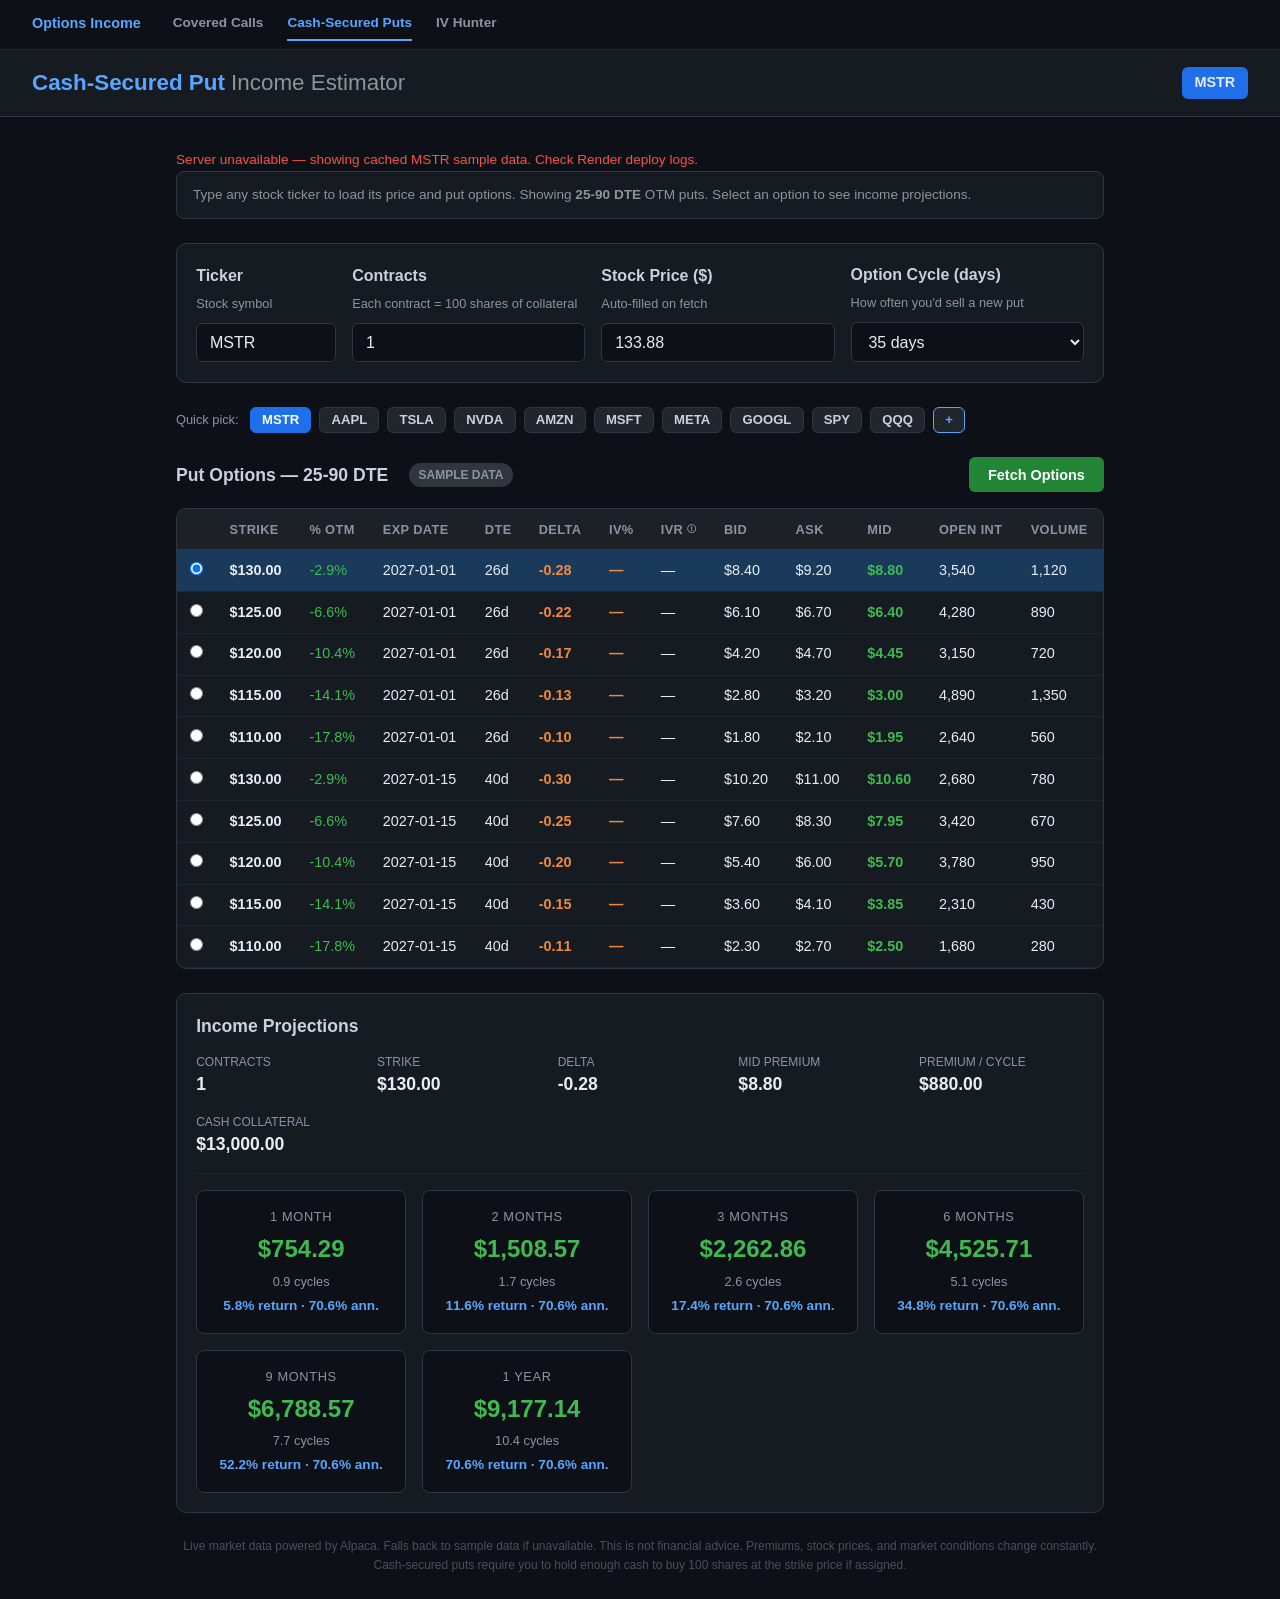
==== cash-secured-puts.html @ 7aa4ff49 "feat(MRP-45): add IVR tooltip to column headers in all three screeners Adds a CSS-only hover tooltip" ====
<!DOCTYPE html>
<html lang="en">
<head>
    <meta charset="UTF-8">
    <meta name="viewport" content="width=device-width, initial-scale=1.0">
    <title>Cash-Secured Puts — Options Income Tools</title>
    <style>
        *, *::before, *::after { box-sizing: border-box; margin: 0; padding: 0; }
        body {
            font-family: -apple-system, BlinkMacSystemFont, "Segoe UI", Roboto, Helvetica, Arial, sans-serif;
            background: #0d1117;
            color: #e6edf3;
            min-height: 100vh;
            line-height: 1.5;
        }
        nav.top-nav {
            background: #0d1117;
            border-bottom: 1px solid #21262d;
            padding: 0.5rem 2rem;
            display: flex;
            gap: 1.5rem;
            align-items: center;
        }
        nav.top-nav a {
            color: #8b949e;
            text-decoration: none;
            font-size: 0.85rem;
            font-weight: 600;
            padding: 0.3rem 0;
            border-bottom: 2px solid transparent;
            transition: color 0.15s, border-color 0.15s;
        }
        nav.top-nav a:hover { color: #e6edf3; }
        nav.top-nav a.active {
            color: #58a6ff;
            border-bottom-color: #58a6ff;
        }
        nav.top-nav .nav-home {
            color: #58a6ff;
            font-size: 0.9rem;
            margin-right: 0.5rem;
        }
        header {
            background: #161b22;
            border-bottom: 1px solid #30363d;
            padding: 1rem 2rem;
            display: flex;
            align-items: center;
            justify-content: space-between;
            flex-wrap: wrap;
            gap: 0.5rem;
        }
        header h1 {
            font-size: 1.4rem;
            color: #58a6ff;
        }
        header h1 span { color: #8b949e; font-weight: 400; }
        .stock-badge {
            background: #1f6feb;
            padding: 0.3rem 0.8rem;
            border-radius: 6px;
            font-weight: 600;
            font-size: 0.9rem;
        }
        .header-right {
            display: flex;
            align-items: center;
            gap: 0.6rem;
        }
        .container {
            max-width: 960px;
            margin: 0 auto;
            padding: 1.5rem 1rem;
        }
        .info-banner {
            background: #161b22;
            border: 1px solid #30363d;
            border-radius: 8px;
            padding: 0.8rem 1rem;
            margin-bottom: 1.5rem;
            font-size: 0.85rem;
            color: #8b949e;
        }
        .input-section {
            background: #161b22;
            border: 1px solid #30363d;
            border-radius: 10px;
            padding: 1.2rem;
            margin-bottom: 1.5rem;
        }
        .input-section label {
            display: block;
            font-weight: 600;
            margin-bottom: 0.4rem;
            color: #c9d1d9;
        }
        .input-section .hint {
            font-size: 0.8rem;
            color: #8b949e;
            margin-bottom: 0.6rem;
        }
        .input-row {
            display: flex;
            gap: 1rem;
            align-items: flex-end;
            flex-wrap: wrap;
        }
        .input-group { flex: 1; min-width: 180px; }
        input[type="text"], input[type="number"], select {
            width: 100%;
            padding: 0.6rem 0.8rem;
            background: #0d1117;
            border: 1px solid #30363d;
            border-radius: 6px;
            color: #e6edf3;
            font-size: 1rem;
        }
        input[type="text"]:focus, input[type="number"]:focus, select:focus {
            outline: none;
            border-color: #58a6ff;
        }
        h2 {
            font-size: 1.1rem;
            margin-bottom: 0.8rem;
            color: #c9d1d9;
        }
        .table-wrap {
            overflow-x: auto;
            background: #161b22;
            border: 1px solid #30363d;
            border-radius: 10px;
            margin-bottom: 1.5rem;
        }
        table {
            width: 100%;
            border-collapse: collapse;
            font-size: 0.9rem;
        }
        thead th {
            background: #1c2128;
            padding: 0.65rem 0.8rem;
            text-align: left;
            color: #8b949e;
            font-weight: 600;
            font-size: 0.8rem;
            text-transform: uppercase;
            letter-spacing: 0.03em;
            white-space: nowrap;
            border-bottom: 1px solid #30363d;
        }
        tbody tr {
            cursor: pointer;
            transition: background 0.15s;
        }
        tbody tr:hover { background: #1c2128; }
        tbody tr.selected { background: #1a3a5c; }
        tbody td {
            padding: 0.6rem 0.8rem;
            border-bottom: 1px solid #21262d;
            white-space: nowrap;
        }
        .delta-cell { color: #f0883e; font-weight: 600; }
        .iv-cell { color: #f0883e; font-weight: 600; }
        .premium-cell { color: #3fb950; font-weight: 600; }
        .strike-cell { font-weight: 600; }
        .projections {
            background: #161b22;
            border: 1px solid #30363d;
            border-radius: 10px;
            padding: 1.2rem;
            margin-bottom: 1.5rem;
        }
        .projections.hidden { display: none; }
        .proj-grid {
            display: grid;
            grid-template-columns: repeat(auto-fit, minmax(200px, 1fr));
            gap: 1rem;
            margin-top: 0.8rem;
        }
        .proj-card {
            background: #0d1117;
            border: 1px solid #30363d;
            border-radius: 8px;
            padding: 1rem;
            text-align: center;
        }
        .proj-card .period {
            font-size: 0.8rem;
            color: #8b949e;
            text-transform: uppercase;
            letter-spacing: 0.05em;
            margin-bottom: 0.3rem;
        }
        .proj-card .amount {
            font-size: 1.5rem;
            font-weight: 700;
            color: #3fb950;
        }
        .proj-card .detail {
            font-size: 0.8rem;
            color: #8b949e;
            margin-top: 0.3rem;
        }
        .proj-card .yield {
            margin-top: 0.3rem;
            font-size: 0.85rem;
            color: #58a6ff;
            font-weight: 600;
        }
        .summary-row {
            display: flex;
            flex-wrap: wrap;
            gap: 1rem;
            margin-bottom: 1rem;
            padding-bottom: 1rem;
            border-bottom: 1px solid #21262d;
        }
        .summary-item {
            flex: 1;
            min-width: 140px;
        }
        .summary-item .label {
            font-size: 0.75rem;
            color: #8b949e;
            text-transform: uppercase;
        }
        .summary-item .value {
            font-size: 1.1rem;
            font-weight: 600;
            color: #e6edf3;
        }
        .disclaimer {
            font-size: 0.75rem;
            color: #484f58;
            margin-top: 1.5rem;
            text-align: center;
            line-height: 1.6;
        }
        .btn {
            padding: 0.6rem 1.2rem;
            border: none;
            border-radius: 6px;
            font-size: 0.9rem;
            font-weight: 600;
            cursor: pointer;
            transition: background 0.15s;
        }
        .btn-primary {
            background: #238636;
            color: #fff;
        }
        .btn-primary:hover { background: #2ea043; }
        .btn-primary:disabled {
            background: #21262d;
            color: #484f58;
            cursor: not-allowed;
        }
        .status-msg {
            font-size: 0.85rem;
            margin-top: 0.6rem;
        }
        .status-msg.success { color: #3fb950; }
        .status-msg.error { color: #f85149; }
        .status-msg.loading { color: #58a6ff; }
        .data-source-badge {
            display: inline-block;
            font-size: 0.75rem;
            padding: 0.2rem 0.6rem;
            border-radius: 12px;
            font-weight: 600;
            margin-left: 0.5rem;
            vertical-align: middle;
        }
        .badge-live {
            background: #238636;
            color: #fff;
        }
        .badge-sample {
            background: #30363d;
            color: #8b949e;
        }
        .badge-loading {
            background: #1f6feb;
            color: #fff;
            animation: pulse 1.5s ease-in-out infinite;
        }
        @keyframes pulse {
            0%, 100% { opacity: 1; }
            50% { opacity: 0.5; }
        }
        .quick-tickers {
            display: flex;
            gap: 0.5rem;
            flex-wrap: wrap;
            margin-bottom: 1.5rem;
        }
        .quick-tickers span {
            font-size: 0.8rem;
            color: #8b949e;
            align-self: center;
            margin-right: 0.2rem;
        }
        .ticker-btn {
            padding: 0.3rem 0.7rem;
            background: #21262d;
            border: 1px solid #30363d;
            border-radius: 6px;
            color: #c9d1d9;
            font-size: 0.82rem;
            font-weight: 600;
            cursor: pointer;
            transition: background 0.15s, border-color 0.15s;
        }
        .ticker-btn:hover {
            background: #30363d;
            border-color: #58a6ff;
            color: #58a6ff;
        }
        .ticker-btn.active {
            background: #1f6feb;
            border-color: #1f6feb;
            color: #fff;
        }
        .fetch-bar {
            display: flex;
            gap: 0.8rem;
            align-items: center;
            margin-bottom: 1rem;
            flex-wrap: wrap;
        }
        @media (max-width: 600px) {
            header { padding: 0.8rem 1rem; }
            .proj-grid { grid-template-columns: 1fr 1fr; }
            nav.top-nav { padding: 0.5rem 1rem; gap: 1rem; }
        }
        .col-tip { position: relative; display: inline-flex; align-items: center; gap: 4px; }
        .col-tip .tip-icon { font-size: 0.7em; color: #8b949e; cursor: help; user-select: none; }
        .col-tip .tip-body {
            display: none;
            position: absolute;
            bottom: calc(100% + 6px);
            left: 50%;
            transform: translateX(-50%);
            background: #161b22;
            border: 1px solid #30363d;
            color: #c9d1d9;
            font-size: 0.78rem;
            font-weight: 400;
            line-height: 1.5;
            white-space: pre-line;
            padding: 8px 10px;
            border-radius: 6px;
            width: 260px;
            z-index: 100;
            pointer-events: none;
            box-shadow: 0 4px 12px rgba(0,0,0,0.5);
        }
        .col-tip:hover .tip-body { display: block; }
    </style>
</head>
<body>
    <nav class="top-nav">
        <a href="/" class="nav-home">Options Income</a>
        <a href="/covered-calls">Covered Calls</a>
        <a href="/cash-secured-puts" class="active">Cash-Secured Puts</a>
        <a href="/iv-hunter">IV Hunter</a>
    </nav>
    <header>
        <h1>Cash-Secured Put <span>Income Estimator</span></h1>
        <div class="header-right">
            <div class="stock-badge" id="headerBadge">MSTR</div>
        </div>
    </header>

    <div class="container">
        <div class="status-msg" id="loginStatus"></div>

        <div class="info-banner">
            Type any stock ticker to load its price and put options. Showing <strong>25-90 DTE</strong> OTM puts. Select an option to see income projections.
        </div>

        <div class="input-section">
            <div class="input-row">
                <div class="input-group" style="flex:0.6; min-width:120px;">
                    <label for="ticker">Ticker</label>
                    <div class="hint">Stock symbol</div>
                    <input type="text" id="ticker" value="MSTR" placeholder="e.g. AAPL" style="text-transform:uppercase;">
                </div>
                <div class="input-group">
                    <label for="contracts">Contracts</label>
                    <div class="hint">Each contract = 100 shares of collateral</div>
                    <input type="number" id="contracts" min="1" step="1" value="1" placeholder="e.g. 5">
                </div>
                <div class="input-group">
                    <label for="stockPrice">Stock Price ($)</label>
                    <div class="hint">Auto-filled on fetch</div>
                    <input type="number" id="stockPrice" min="1" step="0.01" value="133.88">
                </div>
                <div class="input-group">
                    <label for="cycleLength">Option Cycle (days)</label>
                    <div class="hint">How often you'd sell a new put</div>
                    <select id="cycleLength">
                        <option value="30">30 days</option>
                        <option value="35" selected>35 days</option>
                        <option value="40">40 days</option>
                        <option value="45">45 days</option>
                    </select>
                </div>
            </div>
        </div>

        <div class="quick-tickers" id="quickTickers">
            <span>Quick pick:</span>
            <button class="ticker-btn active" onclick="selectTicker('MSTR')">MSTR</button>
            <button class="ticker-btn" onclick="selectTicker('AAPL')">AAPL</button>
            <button class="ticker-btn" onclick="selectTicker('TSLA')">TSLA</button>
            <button class="ticker-btn" onclick="selectTicker('NVDA')">NVDA</button>
            <button class="ticker-btn" onclick="selectTicker('AMZN')">AMZN</button>
            <button class="ticker-btn" onclick="selectTicker('MSFT')">MSFT</button>
            <button class="ticker-btn" onclick="selectTicker('META')">META</button>
            <button class="ticker-btn" onclick="selectTicker('GOOGL')">GOOGL</button>
            <button class="ticker-btn" onclick="selectTicker('SPY')">SPY</button>
            <button class="ticker-btn" onclick="selectTicker('QQQ')">QQQ</button>
            <button class="ticker-btn" id="addTickerBtn" onclick="addCustomTicker()" style="color:#58a6ff; border-color:#58a6ff;">+</button>
        </div>

        <div class="fetch-bar">
            <h2 style="margin-bottom:0;" id="tableHeading">Put Options — 25-90 DTE</h2>
            <span class="data-source-badge badge-sample" id="dataBadge">SAMPLE DATA</span>
            <button class="btn btn-primary" id="fetchBtn" onclick="refreshData()" style="margin-left:auto;">Fetch Options</button>
        </div>
        <div class="table-wrap">
            <table id="optionTable">
                <thead>
                    <tr>
                        <th></th>
                        <th>Strike</th>
                        <th>% OTM</th>
                        <th>Exp Date</th>
                        <th>DTE</th>
                        <th>Delta</th>
                        <th>IV%</th>
                        <th><span class="col-tip">IVR<span class="tip-icon">ⓘ</span><span class="tip-body">IV Rank (IVR) — where current IV sits vs. its 52-week range.
• 0–20: IV historically low → options cheap
• 20–60: IV neutral
• 60–80: IV elevated → good for selling premium
• 80–100: IV historically high → best for selling premium</span></span></th>
                        <th>Bid</th>
                        <th>Ask</th>
                        <th>Mid</th>
                        <th>Open Int</th>
                        <th>Volume</th>
                    </tr>
                </thead>
                <tbody id="optionBody"></tbody>
            </table>
        </div>

        <div class="projections hidden" id="projections">
            <h2>Income Projections</h2>
            <div class="summary-row" id="summaryRow"></div>
            <div class="proj-grid" id="projGrid"></div>
        </div>

        <p class="disclaimer">
            Live market data powered by Alpaca. Falls back to sample data if unavailable.
            This is not financial advice. Premiums, stock prices, and market conditions change constantly.
            Cash-secured puts require you to hold enough cash to buy 100 shares at the strike price if assigned.
        </p>
    </div>

    <script>
        // ── Sample fallback data per ticker (puts) ──
        const sampleDataByTicker = {
            MSTR: {
                price: 133.88,
                options: [
                    { strike: 130, exp: "2026-04-17", dte: 31, delta: -0.28, bid: 8.40, ask: 9.20, oi: 3540, vol: 1120 },
                    { strike: 125, exp: "2026-04-17", dte: 31, delta: -0.22, bid: 6.10, ask: 6.70, oi: 4280, vol: 890 },
                    { strike: 120, exp: "2026-04-17", dte: 31, delta: -0.17, bid: 4.20, ask: 4.70, oi: 3150, vol: 720 },
                    { strike: 115, exp: "2026-04-17", dte: 31, delta: -0.13, bid: 2.80, ask: 3.20, oi: 4890, vol: 1350 },
                    { strike: 110, exp: "2026-04-17", dte: 31, delta: -0.10, bid: 1.80, ask: 2.10, oi: 2640, vol: 560 },
                    { strike: 130, exp: "2026-03-27", dte: 38, delta: -0.30, bid: 10.20, ask: 11.00, oi: 2680, vol: 780 },
                    { strike: 125, exp: "2026-03-27", dte: 38, delta: -0.25, bid: 7.60, ask: 8.30, oi: 3420, vol: 670 },
                    { strike: 120, exp: "2026-03-27", dte: 38, delta: -0.20, bid: 5.40, ask: 6.00, oi: 3780, vol: 950 },
                    { strike: 115, exp: "2026-03-27", dte: 38, delta: -0.15, bid: 3.60, ask: 4.10, oi: 2310, vol: 430 },
                    { strike: 110, exp: "2026-03-27", dte: 38, delta: -0.11, bid: 2.30, ask: 2.70, oi: 1680, vol: 280 },
                ],
            },
            TSLA: {
                price: 417.44,
                options: [
                    { strike: 400, exp: "2026-04-17", dte: 31, delta: -0.28, bid: 14.20, ask: 15.00, oi: 11200, vol: 4350 },
                    { strike: 390, exp: "2026-04-17", dte: 31, delta: -0.22, bid: 10.50, ask: 11.20, oi: 8940, vol: 3280 },
                    { strike: 380, exp: "2026-04-17", dte: 31, delta: -0.17, bid: 7.40, ask: 8.00, oi: 13800, vol: 4720 },
                    { strike: 370, exp: "2026-04-17", dte: 31, delta: -0.13, bid: 5.10, ask: 5.60, oi: 8050, vol: 2580 },
                    { strike: 360, exp: "2026-04-17", dte: 31, delta: -0.10, bid: 3.40, ask: 3.80, oi: 10120, vol: 2870 },
                    { strike: 400, exp: "2026-03-27", dte: 38, delta: -0.30, bid: 17.00, ask: 17.80, oi: 8070, vol: 3080 },
                    { strike: 380, exp: "2026-03-27", dte: 38, delta: -0.20, bid: 9.80, ask: 10.50, oi: 10390, vol: 3710 },
                    { strike: 370, exp: "2026-03-27", dte: 38, delta: -0.15, bid: 6.80, ask: 7.40, oi: 6140, vol: 1930 },
                    { strike: 360, exp: "2026-03-27", dte: 38, delta: -0.11, bid: 4.50, ask: 5.00, oi: 8430, vol: 2410 },
                ],
            },
            AAPL: {
                price: 255.78,
                options: [
                    { strike: 250, exp: "2026-04-17", dte: 31, delta: -0.28, bid: 3.80, ask: 4.10, oi: 17200, vol: 6120 },
                    { strike: 245, exp: "2026-04-17", dte: 31, delta: -0.22, bid: 2.60, ask: 2.85, oi: 13000, vol: 4430 },
                    { strike: 240, exp: "2026-04-17", dte: 31, delta: -0.17, bid: 1.70, ask: 1.90, oi: 20400, vol: 6470 },
                    { strike: 235, exp: "2026-04-17", dte: 31, delta: -0.13, bid: 1.10, ask: 1.30, oi: 10600, vol: 2910 },
                    { strike: 230, exp: "2026-04-17", dte: 31, delta: -0.10, bid: 0.68, ask: 0.84, oi: 14400, vol: 4130 },
                    { strike: 250, exp: "2026-03-27", dte: 38, delta: -0.30, bid: 4.80, ask: 5.10, oi: 12200, vol: 4410 },
                    { strike: 245, exp: "2026-03-27", dte: 38, delta: -0.24, bid: 3.40, ask: 3.65, oi: 9300, vol: 3210 },
                    { strike: 240, exp: "2026-03-27", dte: 38, delta: -0.19, bid: 2.35, ask: 2.55, oi: 16000, vol: 5100 },
                    { strike: 235, exp: "2026-03-27", dte: 38, delta: -0.14, bid: 1.55, ask: 1.75, oi: 8100, vol: 2240 },
                    { strike: 230, exp: "2026-03-27", dte: 38, delta: -0.10, bid: 1.00, ask: 1.20, oi: 11200, vol: 2880 },
                ],
            },
            SPY: { price: 681.75, options: [] },
            NVDA: { price: 182.78, options: [] },
            AMZN: { price: 198.79, options: [] },
            QQQ: { price: 601.92, options: [] },
            GOOGL: { price: 185.92, options: [] },
            MSFT: { price: 412.53, options: [] },
            META: { price: 698.62, options: [] },
        };

        // Normalize all static sample dates to rolling Friday expiry offsets from today
        (function normalizeSampleDates() {
            function nextFriday(weeksOut) {
                const d = new Date();
                d.setDate(d.getDate() + ((5 - d.getDay() + 7) % 7 || 7) + (weeksOut - 1) * 7);
                return d.toISOString().split("T")[0];
            }
            const exp1 = nextFriday(4), exp2 = nextFriday(6);
            const dte1 = Math.round((new Date(exp1) - new Date()) / 86400000);
            const dte2 = Math.round((new Date(exp2) - new Date()) / 86400000);
            for (const ticker of Object.values(sampleDataByTicker)) {
                for (const opt of ticker.options) {
                    if (opt.dte <= 35) { opt.exp = exp1; opt.dte = dte1; }
                    else               { opt.exp = exp2; opt.dte = dte2; }
                }
            }
        })();

        // Generate sample put options for tickers that don't have hand-written data
        function generateSamplePuts(symbol, estimatedPrice) {
            const price = estimatedPrice || 100;
            const options = [];
            function nextFriday(weeksOut) {
                const d = new Date();
                d.setDate(d.getDate() + ((5 - d.getDay() + 7) % 7 || 7) + (weeksOut - 1) * 7);
                return d.toISOString().split("T")[0];
            }
            const exp1 = nextFriday(4), exp2 = nextFriday(6);
            const dte1 = Math.round((new Date(exp1) - new Date()) / 86400000);
            const dte2 = Math.round((new Date(exp2) - new Date()) / 86400000);
            const deltas = [-0.28, -0.22, -0.17, -0.13, -0.10];
            const iv = price > 500 ? 0.18 : price > 200 ? 0.25 : price > 100 ? 0.35 : 0.45;

            for (const [i, delta] of deltas.entries()) {
                const otmPct = 1 - (0.03 + i * 0.025) * (iv / 0.30);
                const strike = Math.round(price * otmPct / 5) * 5 || Math.floor(price * otmPct);
                const timeVal = price * iv * Math.sqrt(dte1 / 365) * Math.abs(delta) * 1.8;
                const bid = Math.max(0.05, Math.round(timeVal * 100) / 100);
                options.push({ strike, exp: exp1, dte: dte1, delta, bid, ask: +(bid * 1.08).toFixed(2), oi: Math.floor(2000 + Math.random() * 8000), vol: Math.floor(400 + Math.random() * 3000) });
            }
            for (const [i, delta] of [-0.30, -0.24, -0.19, -0.14, -0.10].entries()) {
                const otmPct = 1 - (0.03 + i * 0.03) * (iv / 0.30);
                const strike = Math.round(price * otmPct / 5) * 5 || Math.floor(price * otmPct);
                const timeVal = price * iv * Math.sqrt(dte2 / 365) * Math.abs(delta) * 1.8;
                const bid = Math.max(0.05, Math.round(timeVal * 100) / 100);
                options.push({ strike, exp: exp2, dte: dte2, delta, bid, ask: +(bid * 1.08).toFixed(2), oi: Math.floor(1500 + Math.random() * 6000), vol: Math.floor(300 + Math.random() * 2000) });
            }
            return options;
        }

        function getSampleData(symbol) {
            const upper = symbol.toUpperCase();
            const data = sampleDataByTicker[upper];
            if (data && data.options.length > 0) return data;
            // Generate sample puts for tickers without hand-written data
            const price = (data && data.price) || 100;
            return { price, options: generateSamplePuts(upper, price) };
        }

        // ── State ──
        const defaultSample = getSampleData("MSTR");
        let currentOptions = [...defaultSample.options];
        let selectedIndex = null;
        let isLiveData = false;
        let dataSource = "sample";
        let currentTicker = "MSTR";
        let currentIVR = null;

        // ── DOM refs ──
        const tickerInput = document.getElementById("ticker");
        const contractsInput = document.getElementById("contracts");
        const stockPriceInput = document.getElementById("stockPrice");
        const cycleLengthSelect = document.getElementById("cycleLength");
        const optionBody = document.getElementById("optionBody");
        const projectionsDiv = document.getElementById("projections");
        const summaryRow = document.getElementById("summaryRow");
        const projGrid = document.getElementById("projGrid");
        const loginStatus = document.getElementById("loginStatus");
        const fetchBtn = document.getElementById("fetchBtn");
        const dataBadge = document.getElementById("dataBadge");
        const headerBadge = document.getElementById("headerBadge");
        const tableHeading = document.getElementById("tableHeading");

        function formatCurrency(n) {
            return "$" + n.toLocaleString("en-US", { minimumFractionDigits: 2, maximumFractionDigits: 2 });
        }

        function setStatus(msg, type) {
            loginStatus.textContent = msg;
            loginStatus.className = "status-msg " + type;
        }

        function updateBadge() {
            if (isLiveData) {
                const label = dataSource === "alpaca" ? "LIVE — ALPACA" : "LIVE — YAHOO FINANCE";
                dataBadge.textContent = label;
                dataBadge.className = "data-source-badge badge-live";
            } else {
                dataBadge.textContent = "SAMPLE DATA";
                dataBadge.className = "data-source-badge badge-sample";
            }
        }

        // ── Black-Scholes Put Delta ──
        function erfApprox(x) {
            const a1 = 0.254829592, a2 = -0.284496736, a3 = 1.421413741;
            const a4 = -1.453152027, a5 = 1.061405429, p = 0.3275911;
            const sign = x < 0 ? -1 : 1;
            x = Math.abs(x);
            const t = 1.0 / (1.0 + p * x);
            const y = 1.0 - (((((a5 * t + a4) * t) + a3) * t + a2) * t + a1) * t * Math.exp(-x * x);
            return sign * y;
        }

        function normCDF(x) {
            return 0.5 * (1.0 + erfApprox(x / Math.sqrt(2.0)));
        }

        function bsPutDelta(S, K, T, r, sigma) {
            if (T <= 0 || sigma <= 0 || S <= 0 || K <= 0) return 0;
            const d1 = (Math.log(S / K) + (r + 0.5 * sigma * sigma) * T) / (sigma * Math.sqrt(T));
            return normCDF(d1) - 1; // put delta is N(d1) - 1
        }

        // ── Fetch helpers ──
        async function fetchJSON(url, timeoutMs) {
            const controller = new AbortController();
            const timer = setTimeout(() => controller.abort(), timeoutMs || 12000);
            try {
                const res = await fetch(url, { signal: controller.signal });
                clearTimeout(timer);
                if (!res.ok) throw new Error("HTTP " + res.status);
                return await res.json();
            } catch (e) {
                clearTimeout(timer);
                throw e;
            }
        }

        async function yahooFetch(symbol, dateParam) {
            const qs = dateParam ? "?date=" + dateParam : "";
            try {
                const backendPath = "/api/yahoo/options/" + symbol + qs;
                setStatus("Fetching " + symbol + " from server...", "loading");
                const data = await fetchJSON(backendPath, 90000);
                if (data && !data.error && data.optionChain) return data;
                if (data && data.error) {
                    console.warn("Backend error:", data.error);
                }
            } catch (e) {
                console.warn("Backend unavailable:", e.message);
            }
            return null;
        }

        // ── Main data fetch ──
        async function fetchFreeData() {
            const symbol = tickerInput.value.trim().toUpperCase();
            if (!symbol) {
                setStatus("Enter a ticker symbol.", "error");
                return;
            }

            fetchBtn.disabled = true;
            fetchBtn.textContent = "Loading...";
            dataBadge.textContent = "LOADING...";
            dataBadge.className = "data-source-badge badge-loading";

            try {
                const data = await yahooFetch(symbol);
                if (!data || !data.optionChain || !data.optionChain.result || !data.optionChain.result[0]) {
                    throw new Error("No data returned for " + symbol);
                }

                const result = data.optionChain.result[0];
                const stockPrice = result.quote && result.quote.regularMarketPrice;
                if (!stockPrice) throw new Error("No stock price returned for " + symbol);

                dataSource = data.source || "yfinance";
                currentIVR = data.ivRank != null ? data.ivRank : null;
                const chainWarning = data.warning || null;

                stockPriceInput.value = stockPrice.toFixed(2);
                headerBadge.textContent = symbol;

                const nowSec = Date.now() / 1000;
                const allOptions = [];

                // Process puts from ALL option chains returned by backend
                if (result.options && result.options.length > 0) {
                    for (const optChain of result.options) {
                        if (optChain.puts && optChain.puts.length > 0) {
                            processPuts(optChain.puts, stockPrice, nowSec, allOptions);
                        }
                    }
                }
                console.log("Source: " + dataSource + ", processed " + (result.options ? result.options.length : 0) + " option chains, " + allOptions.length + " valid puts");

                if (allOptions.length > 0) {
                    allOptions.sort((a, b) => a.exp.localeCompare(b.exp) || b.strike - a.strike);
                    currentOptions = allOptions;
                    currentTicker = symbol;
                    isLiveData = true;
                    selectedIndex = 0;
                    updateBadge();
                    renderTable();
                    updateProjections();
                    const srcLabel = dataSource === "alpaca" ? "Alpaca" : "Yahoo Finance";
                    if (chainWarning) {
                        setStatus("Loaded " + allOptions.length + " " + symbol + " put options from " + srcLabel + ". ⚠ " + chainWarning, "error");
                    } else {
                        setStatus("Loaded " + allOptions.length + " " + symbol + " put options from " + srcLabel + ".", "success");
                    }
                } else {
                    currentOptions = generateSamplePuts(symbol, stockPrice);
                    currentTicker = symbol;
                    isLiveData = false;
                    selectedIndex = 0;
                    dataBadge.textContent = "LIVE PRICE — SAMPLE OPTIONS";
                    dataBadge.className = "data-source-badge badge-live";
                    renderTable();
                    updateProjections();
                    setStatus("Live price $" + stockPrice.toFixed(2) + " for " + symbol + ". Options generated from estimates (no OTM puts found).", "success");
                }
            } catch (e) {
                const sample = getSampleData(symbol);
                const hasRealSample = !!(sampleDataByTicker[symbol] && sampleDataByTicker[symbol].options.length > 0);
                currentOptions = [...sample.options];
                currentTicker = symbol;
                currentIVR = null;
                stockPriceInput.value = sample.price.toFixed(2);
                headerBadge.textContent = symbol;
                isLiveData = false;
                selectedIndex = 0;
                updateBadge();
                renderTable();
                updateProjections();
                if (hasRealSample) {
                    setStatus("Server unavailable — showing cached " + symbol + " sample data. Check Render deploy logs.", "error");
                } else {
                    setStatus("Server unavailable — no cached data for " + symbol + ". Check Render deploy logs at render.com/dashboard.", "error");
                }
            }

            fetchBtn.disabled = false;
            fetchBtn.textContent = "Fetch Options";
        }

        function processPuts(puts, stockPrice, nowSec, optionsArr) {
            for (const p of puts) {
                const strike = p.strike;
                if (!strike || strike >= stockPrice) continue; // OTM puts only (strike below price)

                const expTs = p.expiration;
                const dte = Math.round((expTs - nowSec) / 86400);
                if (dte < 25 || dte > 90) continue;

                // Use Alpaca delta if available, otherwise calculate via Black-Scholes
                let delta;
                if (p.delta !== undefined && p.delta !== 0) {
                    delta = p.delta;
                } else {
                    const iv = p.impliedVolatility || 0;
                    if (iv <= 0) continue;
                    const T = dte / 365;
                    delta = bsPutDelta(stockPrice, strike, T, 0.05, iv);
                }
                if (delta > -0.10) continue; // filter out very low delta puts (close to 0)

                const expDate = new Date(expTs * 1000);
                const y = expDate.getUTCFullYear();
                const m = String(expDate.getUTCMonth() + 1).padStart(2, "0");
                const d = String(expDate.getUTCDate()).padStart(2, "0");

                optionsArr.push({
                    strike: strike,
                    exp: y + "-" + m + "-" + d,
                    dte: dte,
                    delta: Math.round(delta * 100) / 100,
                    iv: p.impliedVolatility ? Math.round(p.impliedVolatility * 1000) / 10 : null,
                    bid: p.bid || 0,
                    ask: p.ask || 0,
                    oi: p.openInterest != null ? p.openInterest : null,
                    vol: p.volume || 0,
                });
            }
        }

        // ── Refresh button handler ──
        async function refreshData() {
            await fetchFreeData();
        }

        // ── Table Rendering ──
        function renderTable() {
            optionBody.innerHTML = "";
            const currentPrice = parseFloat(stockPriceInput.value) || 0;
            currentOptions.forEach((opt, i) => {
                const mid = (opt.bid + opt.ask) / 2;
                const row = document.createElement("tr");
                if (i === selectedIndex) row.classList.add("selected");

                // % OTM for puts: negative = below stock price (safety buffer), shown in green
                const pctOtm = currentPrice > 0 ? (opt.strike - currentPrice) / currentPrice * 100 : null;
                const otmStr = pctOtm != null
                    ? `<span style="color:#3fb950">${pctOtm.toFixed(1)}%</span>`
                    : "—";

                // IV% with threshold coloring
                let ivStr = "—";
                if (opt.iv != null) {
                    const ivColor = opt.iv >= 120 ? '#f85149' : opt.iv >= 80 ? '#e3b341' : '#f0883e';
                    ivStr = `<span style="color:${ivColor};font-weight:600">${opt.iv.toFixed(1)}%</span>`;
                }

                // IVR color coding: green <20, yellow 20-60, amber 60-80, red >80
                let ivrStr = "—";
                if (currentIVR != null) {
                    const ivrColor = currentIVR >= 80 ? '#f85149' : currentIVR >= 60 ? '#e3b341' : currentIVR >= 20 ? '#f0883e' : '#3fb950';
                    ivrStr = `<span style="color:${ivrColor};font-weight:700">${currentIVR.toFixed(0)}</span>`;
                }

                row.innerHTML = `
                    <td><input type="radio" name="optSel" ${i === selectedIndex ? "checked" : ""}></td>
                    <td class="strike-cell">${formatCurrency(opt.strike)}</td>
                    <td>${otmStr}</td>
                    <td>${opt.exp}</td>
                    <td>${opt.dte}d</td>
                    <td class="delta-cell">${opt.delta.toFixed(2)}</td>
                    <td class="iv-cell">${ivStr}</td>
                    <td>${ivrStr}</td>
                    <td>${formatCurrency(opt.bid)}</td>
                    <td>${formatCurrency(opt.ask)}</td>
                    <td class="premium-cell">${formatCurrency(mid)}</td>
                    <td>${opt.oi != null ? opt.oi.toLocaleString() : "N/A"}</td>
                    <td>${opt.vol.toLocaleString()}</td>
                `;
                row.addEventListener("click", () => selectOption(i));
                optionBody.appendChild(row);
            });
        }

        function selectOption(i) {
            selectedIndex = i;
            renderTable();
            updateProjections();
        }

        // ── Income Projections ──
        function updateProjections() {
            if (selectedIndex === null) {
                projectionsDiv.classList.add("hidden");
                return;
            }

            const contracts = parseInt(contractsInput.value) || 0;
            const stockPrice = parseFloat(stockPriceInput.value) || 0;
            const cycleDays = parseInt(cycleLengthSelect.value);
            const opt = currentOptions[selectedIndex];
            const mid = (opt.bid + opt.ask) / 2;

            if (contracts < 1 || stockPrice <= 0) {
                projectionsDiv.classList.add("hidden");
                return;
            }

            // Cash collateral = strike price * 100 shares * contracts
            const cashCollateral = opt.strike * 100 * contracts;
            const premiumPerCycle = mid * 100 * contracts;

            const periods = [
                { label: "1 Month", days: 30 },
                { label: "2 Months", days: 60 },
                { label: "3 Months", days: 90 },
                { label: "6 Months", days: 180 },
                { label: "9 Months", days: 270 },
                { label: "1 Year", days: 365 },
            ];

            summaryRow.innerHTML = `
                <div class="summary-item">
                    <div class="label">Contracts</div>
                    <div class="value">${contracts}</div>
                </div>
                <div class="summary-item">
                    <div class="label">Strike</div>
                    <div class="value">${formatCurrency(opt.strike)}</div>
                </div>
                <div class="summary-item">
                    <div class="label">Delta</div>
                    <div class="value">${opt.delta.toFixed(2)}</div>
                </div>
                <div class="summary-item">
                    <div class="label">Mid Premium</div>
                    <div class="value">${formatCurrency(mid)}</div>
                </div>
                <div class="summary-item">
                    <div class="label">Premium / Cycle</div>
                    <div class="value">${formatCurrency(premiumPerCycle)}</div>
                </div>
                <div class="summary-item">
                    <div class="label">Cash Collateral</div>
                    <div class="value">${formatCurrency(cashCollateral)}</div>
                </div>
            `;

            projGrid.innerHTML = "";
            periods.forEach(p => {
                const cycles = p.days / cycleDays;
                const totalIncome = premiumPerCycle * cycles;
                const annualizedYield = (totalIncome / cashCollateral) * (365 / p.days) * 100;
                const yieldForPeriod = (totalIncome / cashCollateral) * 100;

                const card = document.createElement("div");
                card.className = "proj-card";
                card.innerHTML = `
                    <div class="period">${p.label}</div>
                    <div class="amount">${formatCurrency(totalIncome)}</div>
                    <div class="detail">${cycles.toFixed(1)} cycles</div>
                    <div class="yield">${yieldForPeriod.toFixed(1)}% return · ${annualizedYield.toFixed(1)}% ann.</div>
                `;
                projGrid.appendChild(card);
            });

            projectionsDiv.classList.remove("hidden");
        }

        // ── Auto-fetch on ticker change (debounced) ──
        let tickerDebounce = null;

        tickerInput.addEventListener("input", () => {
            clearTimeout(tickerDebounce);
            const symbol = tickerInput.value.trim().toUpperCase();
            if (symbol.length < 1 || symbol.length > 5) return;
            document.querySelectorAll(".ticker-btn").forEach(btn => {
                btn.classList.toggle("active", btn.textContent === symbol);
            });
            tickerDebounce = setTimeout(() => {
                refreshData();
            }, 600);
        });

        // ── Quick ticker buttons ──
        function selectTicker(symbol) {
            tickerInput.value = symbol;
            document.querySelectorAll(".ticker-btn").forEach(btn => {
                btn.classList.toggle("active", btn.textContent === symbol);
            });
            clearTimeout(tickerDebounce);
            stockPriceInput.value = "";
            stockPriceInput.placeholder = "Loading...";
            refreshData();
        }

        function addCustomTicker() {
            const symbol = prompt("Enter ticker symbol:")?.trim().toUpperCase();
            if (!symbol || symbol.length > 5) return;
            const existing = document.querySelectorAll(".ticker-btn");
            for (const btn of existing) {
                if (btn.textContent === symbol) {
                    selectTicker(symbol);
                    return;
                }
            }
            const custom = JSON.parse(localStorage.getItem("customTickersPuts") || "[]");
            if (!custom.includes(symbol)) {
                custom.push(symbol);
                localStorage.setItem("customTickersPuts", JSON.stringify(custom));
            }
            const addBtn = document.getElementById("addTickerBtn");
            const btn = document.createElement("button");
            btn.className = "ticker-btn";
            btn.textContent = symbol;
            btn.onclick = () => selectTicker(symbol);
            btn.oncontextmenu = (e) => { e.preventDefault(); removeCustomTicker(symbol, btn); };
            addBtn.parentNode.insertBefore(btn, addBtn);
            selectTicker(symbol);
        }

        function removeCustomTicker(symbol, btn) {
            if (!confirm("Remove " + symbol + " from quick picks?")) return;
            btn.remove();
            const custom = JSON.parse(localStorage.getItem("customTickersPuts") || "[]");
            localStorage.setItem("customTickersPuts", JSON.stringify(custom.filter(t => t !== symbol)));
        }

        // Restore custom tickers from localStorage on load
        (function loadCustomTickers() {
            const custom = JSON.parse(localStorage.getItem("customTickersPuts") || "[]");
            const addBtn = document.getElementById("addTickerBtn");
            custom.forEach(symbol => {
                const btn = document.createElement("button");
                btn.className = "ticker-btn";
                btn.textContent = symbol;
                btn.onclick = () => selectTicker(symbol);
                btn.oncontextmenu = (e) => { e.preventDefault(); removeCustomTicker(symbol, btn); };
                addBtn.parentNode.insertBefore(btn, addBtn);
            });
        })();

        // ── Event listeners ──
        contractsInput.addEventListener("input", updateProjections);
        stockPriceInput.addEventListener("input", updateProjections);
        cycleLengthSelect.addEventListener("change", updateProjections);
        tickerInput.addEventListener("keydown", e => { if (e.key === "Enter") { clearTimeout(tickerDebounce); refreshData(); } });

        // ── Check if coming from IV Hunter (URL param ?ticker= or localStorage) ──
        const urlTickerCSP = new URLSearchParams(window.location.search).get("ticker");
        const ivHunterTicker = urlTickerCSP ? urlTickerCSP.toUpperCase() : localStorage.getItem("ivHunterTicker");
        if (ivHunterTicker) {
            if (!urlTickerCSP) localStorage.removeItem("ivHunterTicker");
            tickerInput.value = ivHunterTicker;
            document.querySelectorAll(".ticker-btn").forEach(btn => {
                btn.classList.toggle("active", btn.textContent === ivHunterTicker);
            });
        }

        // ── Initial render ──
        stockPriceInput.value = defaultSample.price.toFixed(2);
        updateBadge();
        renderTable();
        updateProjections();
        fetchFreeData();
    </script>
</body>
</html>
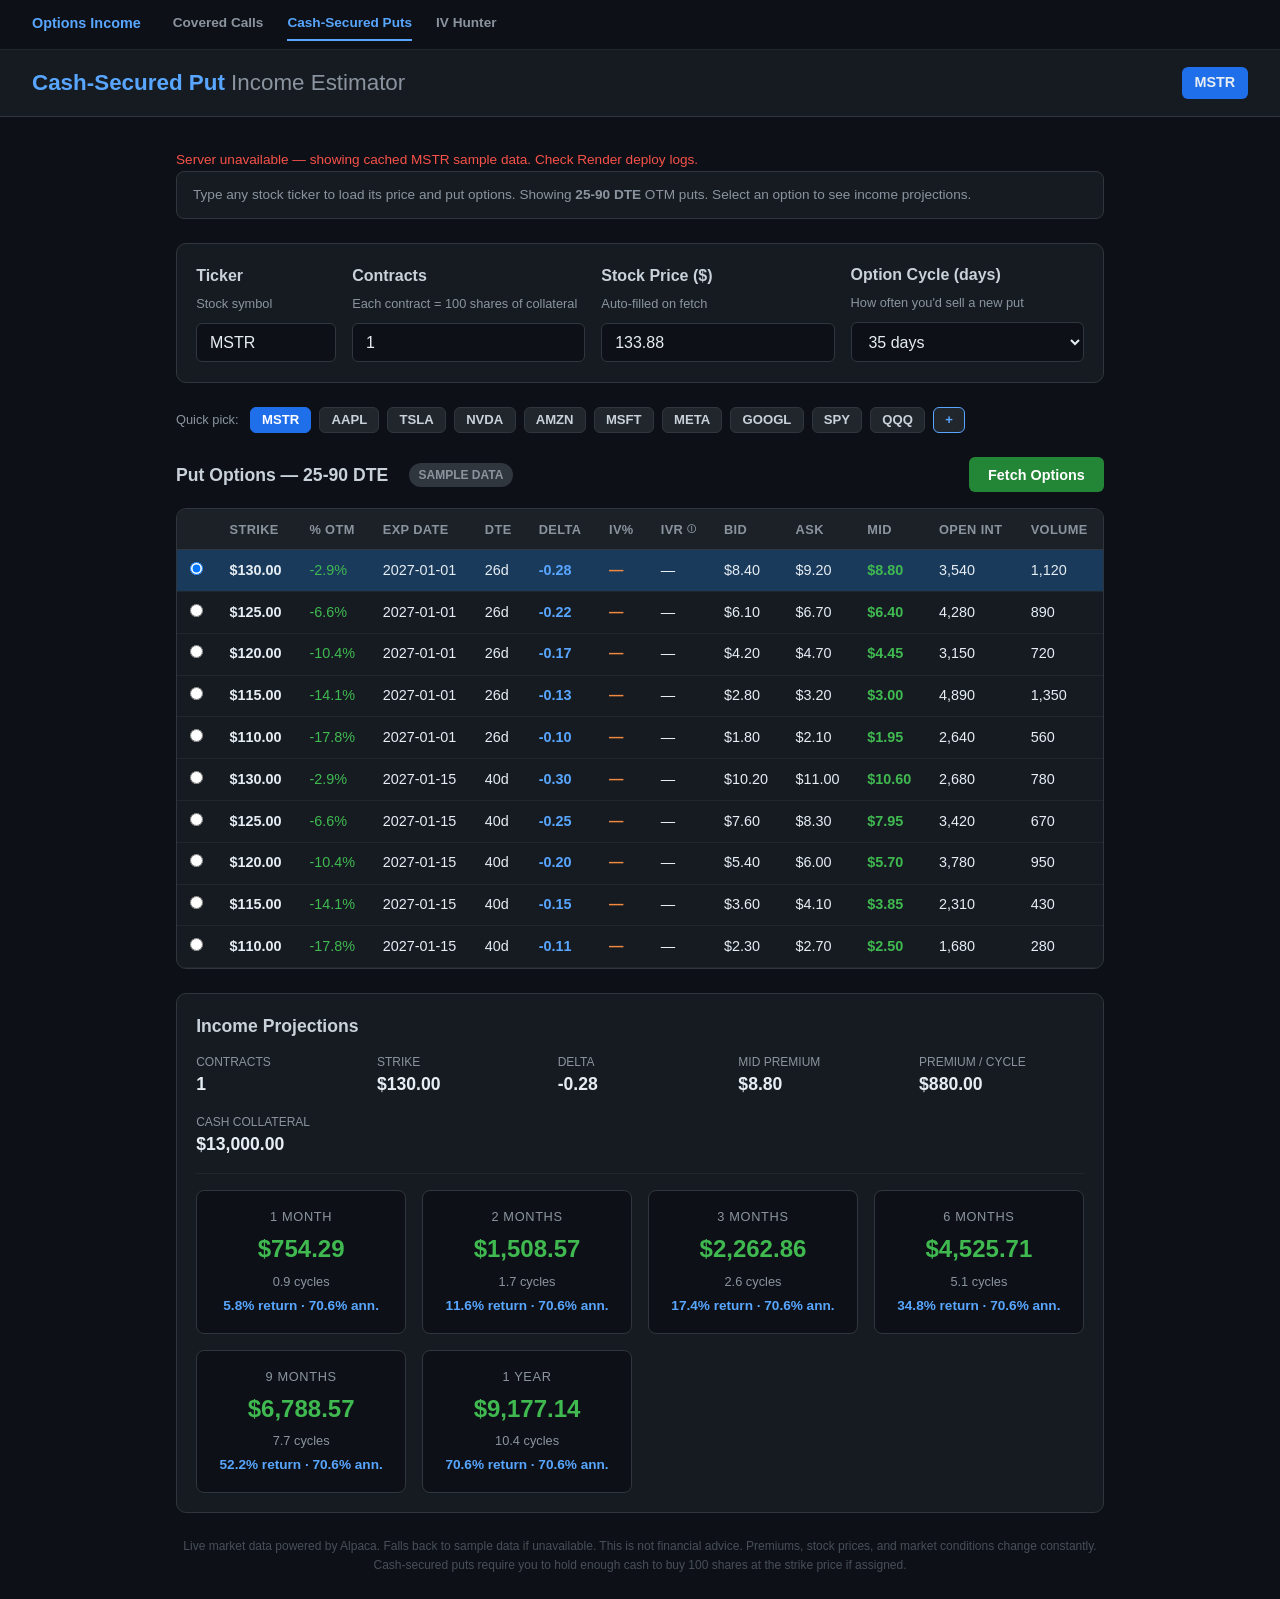
==== commit 5b1e7180: "fix(MRP-46/MRP-47/MRP-42): IVR cap 100, CSP delta blue, remove dead sort MRP-46: Clip IVR at 100 (wa" ====
--- a/cash-secured-puts.html
+++ b/cash-secured-puts.html
@@ -159,7 +159,7 @@
             border-bottom: 1px solid #21262d;
             white-space: nowrap;
         }
-        .delta-cell { color: #f0883e; font-weight: 600; }
+        .delta-cell { color: #58a6ff; font-weight: 600; }
         .iv-cell { color: #f0883e; font-weight: 600; }
         .premium-cell { color: #3fb950; font-weight: 600; }
         .strike-cell { font-weight: 600; }
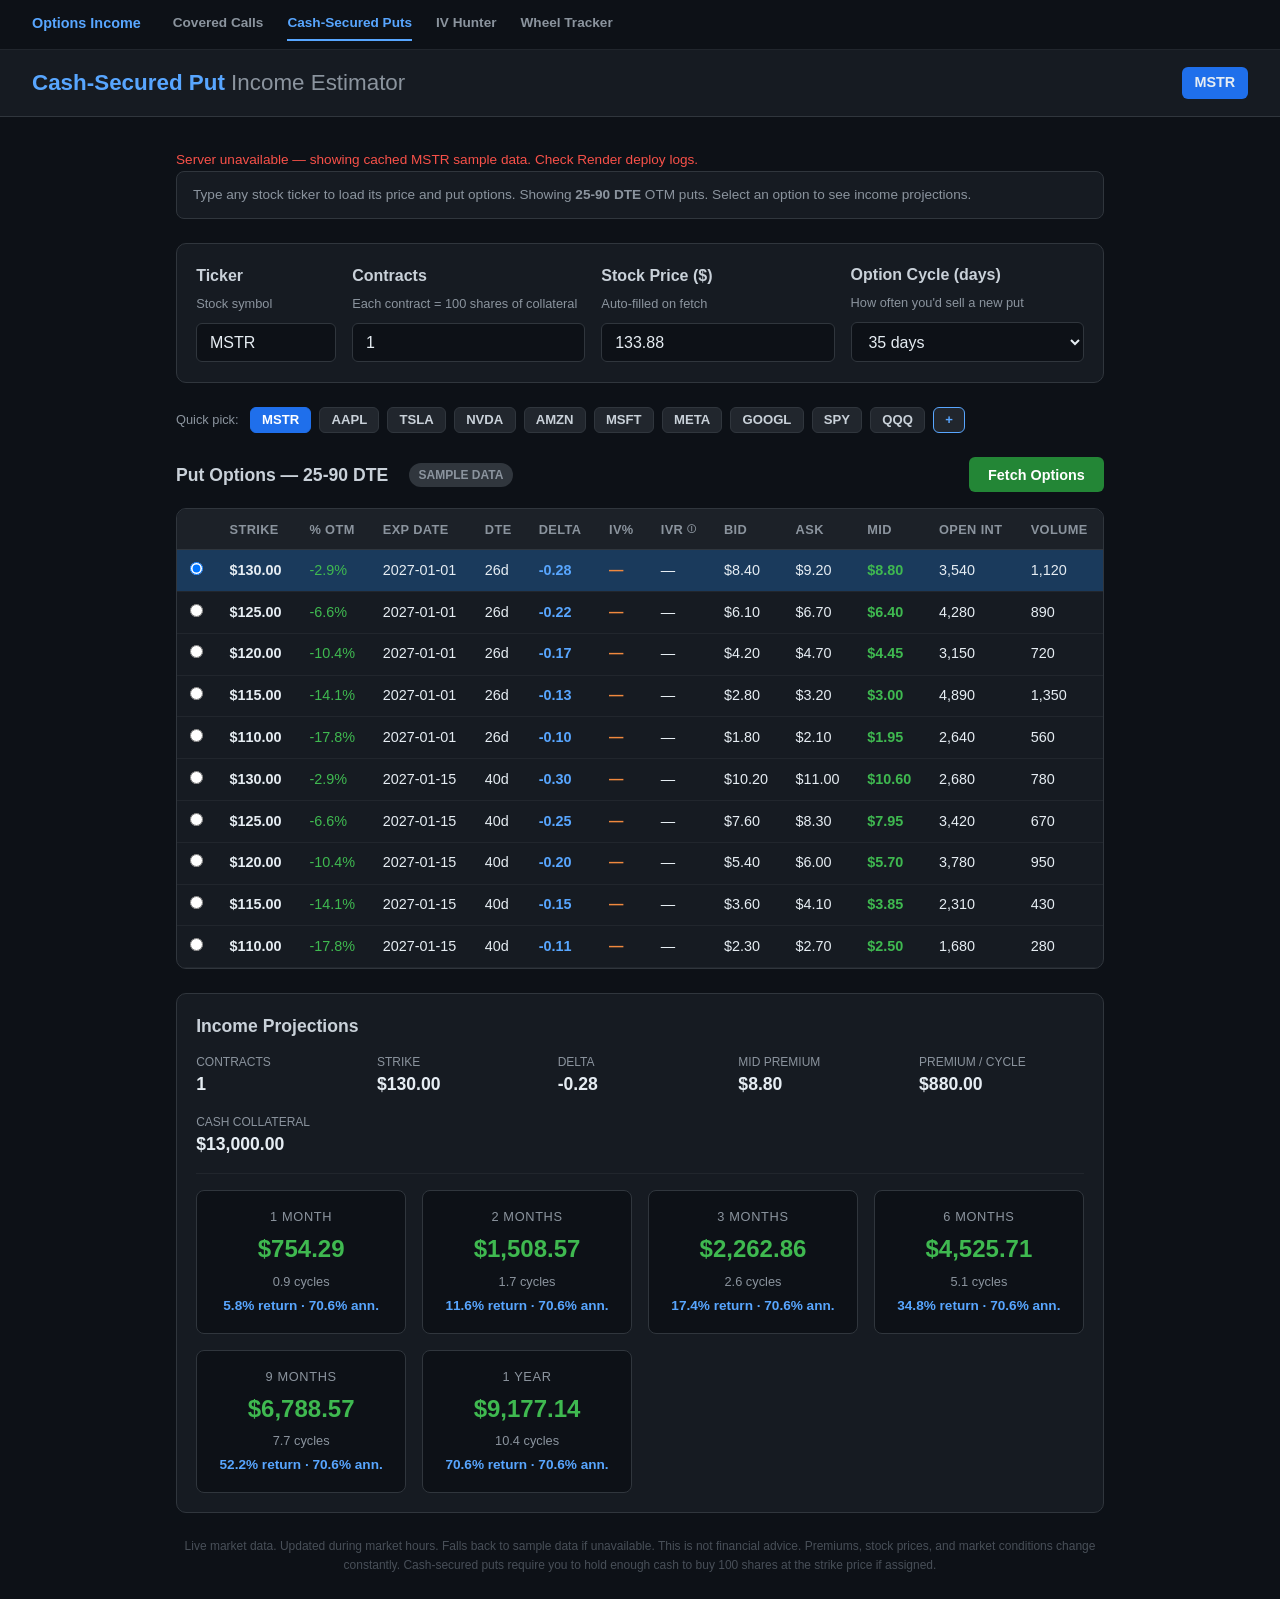
==== commit 4e29cf5f: "chore: update market data disclaimer" ====
--- a/cash-secured-puts.html
+++ b/cash-secured-puts.html
@@ -364,6 +364,7 @@
         <a href="/covered-calls">Covered Calls</a>
         <a href="/cash-secured-puts" class="active">Cash-Secured Puts</a>
         <a href="/iv-hunter">IV Hunter</a>
+        <a href="/wheel-tracker">Wheel Tracker</a>
     </nav>
     <header>
         <h1>Cash-Secured Put <span>Income Estimator</span></h1>
@@ -463,7 +464,7 @@
         </div>
 
         <p class="disclaimer">
-            Live market data powered by Alpaca. Falls back to sample data if unavailable.
+            Live market data. Updated during market hours. Falls back to sample data if unavailable.
             This is not financial advice. Premiums, stock prices, and market conditions change constantly.
             Cash-secured puts require you to hold enough cash to buy 100 shares at the strike price if assigned.
         </p>
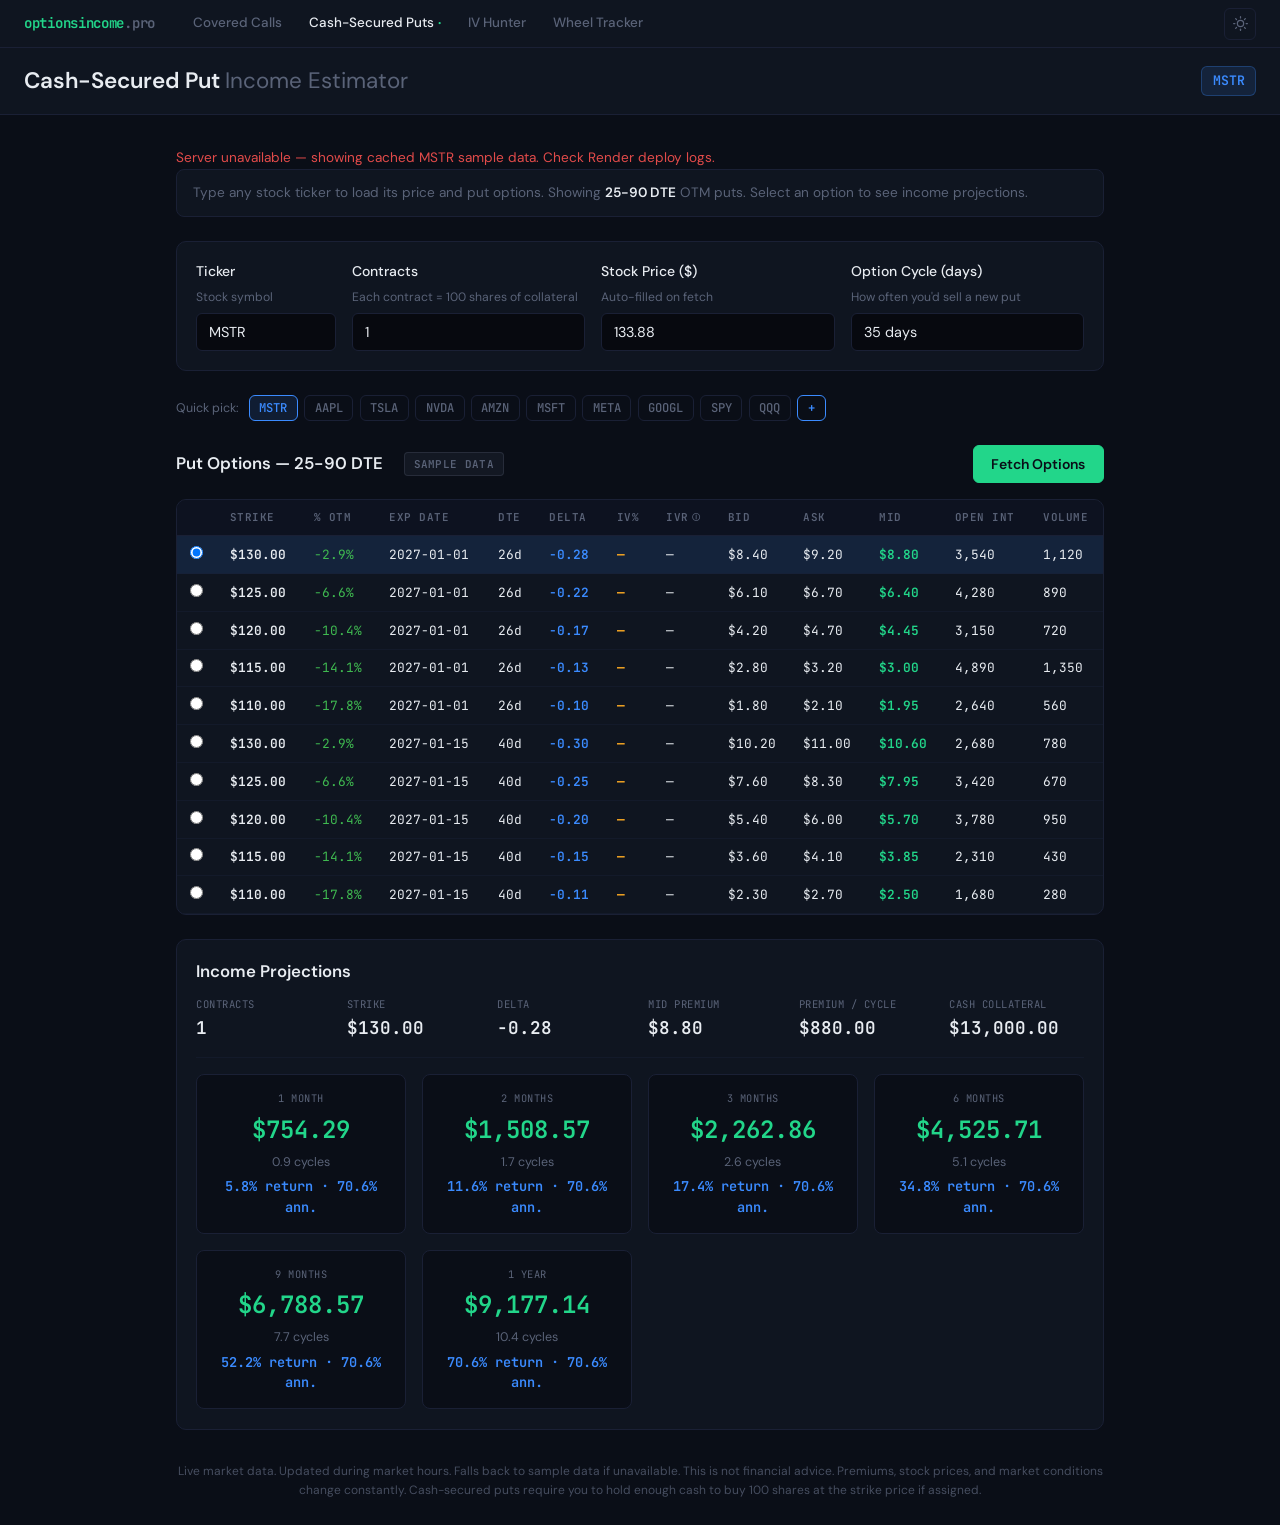
==== commit 13c89623: "feat: full design overhaul — terminal aesthetic with light/dark mode" ====
--- a/cash-secured-puts.html
+++ b/cash-secured-puts.html
@@ -4,367 +4,26 @@
     <meta charset="UTF-8">
     <meta name="viewport" content="width=device-width, initial-scale=1.0">
     <title>Cash-Secured Puts — Options Income Tools</title>
-    <style>
-        *, *::before, *::after { box-sizing: border-box; margin: 0; padding: 0; }
-        body {
-            font-family: -apple-system, BlinkMacSystemFont, "Segoe UI", Roboto, Helvetica, Arial, sans-serif;
-            background: #0d1117;
-            color: #e6edf3;
-            min-height: 100vh;
-            line-height: 1.5;
-        }
-        nav.top-nav {
-            background: #0d1117;
-            border-bottom: 1px solid #21262d;
-            padding: 0.5rem 2rem;
-            display: flex;
-            gap: 1.5rem;
-            align-items: center;
-        }
-        nav.top-nav a {
-            color: #8b949e;
-            text-decoration: none;
-            font-size: 0.85rem;
-            font-weight: 600;
-            padding: 0.3rem 0;
-            border-bottom: 2px solid transparent;
-            transition: color 0.15s, border-color 0.15s;
-        }
-        nav.top-nav a:hover { color: #e6edf3; }
-        nav.top-nav a.active {
-            color: #58a6ff;
-            border-bottom-color: #58a6ff;
-        }
-        nav.top-nav .nav-home {
-            color: #58a6ff;
-            font-size: 0.9rem;
-            margin-right: 0.5rem;
-        }
-        header {
-            background: #161b22;
-            border-bottom: 1px solid #30363d;
-            padding: 1rem 2rem;
-            display: flex;
-            align-items: center;
-            justify-content: space-between;
-            flex-wrap: wrap;
-            gap: 0.5rem;
-        }
-        header h1 {
-            font-size: 1.4rem;
-            color: #58a6ff;
-        }
-        header h1 span { color: #8b949e; font-weight: 400; }
-        .stock-badge {
-            background: #1f6feb;
-            padding: 0.3rem 0.8rem;
-            border-radius: 6px;
-            font-weight: 600;
-            font-size: 0.9rem;
-        }
-        .header-right {
-            display: flex;
-            align-items: center;
-            gap: 0.6rem;
-        }
-        .container {
-            max-width: 960px;
-            margin: 0 auto;
-            padding: 1.5rem 1rem;
-        }
-        .info-banner {
-            background: #161b22;
-            border: 1px solid #30363d;
-            border-radius: 8px;
-            padding: 0.8rem 1rem;
-            margin-bottom: 1.5rem;
-            font-size: 0.85rem;
-            color: #8b949e;
-        }
-        .input-section {
-            background: #161b22;
-            border: 1px solid #30363d;
-            border-radius: 10px;
-            padding: 1.2rem;
-            margin-bottom: 1.5rem;
-        }
-        .input-section label {
-            display: block;
-            font-weight: 600;
-            margin-bottom: 0.4rem;
-            color: #c9d1d9;
-        }
-        .input-section .hint {
-            font-size: 0.8rem;
-            color: #8b949e;
-            margin-bottom: 0.6rem;
-        }
-        .input-row {
-            display: flex;
-            gap: 1rem;
-            align-items: flex-end;
-            flex-wrap: wrap;
-        }
-        .input-group { flex: 1; min-width: 180px; }
-        input[type="text"], input[type="number"], select {
-            width: 100%;
-            padding: 0.6rem 0.8rem;
-            background: #0d1117;
-            border: 1px solid #30363d;
-            border-radius: 6px;
-            color: #e6edf3;
-            font-size: 1rem;
-        }
-        input[type="text"]:focus, input[type="number"]:focus, select:focus {
-            outline: none;
-            border-color: #58a6ff;
-        }
-        h2 {
-            font-size: 1.1rem;
-            margin-bottom: 0.8rem;
-            color: #c9d1d9;
-        }
-        .table-wrap {
-            overflow-x: auto;
-            background: #161b22;
-            border: 1px solid #30363d;
-            border-radius: 10px;
-            margin-bottom: 1.5rem;
-        }
-        table {
-            width: 100%;
-            border-collapse: collapse;
-            font-size: 0.9rem;
-        }
-        thead th {
-            background: #1c2128;
-            padding: 0.65rem 0.8rem;
-            text-align: left;
-            color: #8b949e;
-            font-weight: 600;
-            font-size: 0.8rem;
-            text-transform: uppercase;
-            letter-spacing: 0.03em;
-            white-space: nowrap;
-            border-bottom: 1px solid #30363d;
-        }
-        tbody tr {
-            cursor: pointer;
-            transition: background 0.15s;
-        }
-        tbody tr:hover { background: #1c2128; }
-        tbody tr.selected { background: #1a3a5c; }
-        tbody td {
-            padding: 0.6rem 0.8rem;
-            border-bottom: 1px solid #21262d;
-            white-space: nowrap;
-        }
-        .delta-cell { color: #58a6ff; font-weight: 600; }
-        .iv-cell { color: #f0883e; font-weight: 600; }
-        .premium-cell { color: #3fb950; font-weight: 600; }
-        .strike-cell { font-weight: 600; }
-        .projections {
-            background: #161b22;
-            border: 1px solid #30363d;
-            border-radius: 10px;
-            padding: 1.2rem;
-            margin-bottom: 1.5rem;
-        }
-        .projections.hidden { display: none; }
-        .proj-grid {
-            display: grid;
-            grid-template-columns: repeat(auto-fit, minmax(200px, 1fr));
-            gap: 1rem;
-            margin-top: 0.8rem;
-        }
-        .proj-card {
-            background: #0d1117;
-            border: 1px solid #30363d;
-            border-radius: 8px;
-            padding: 1rem;
-            text-align: center;
-        }
-        .proj-card .period {
-            font-size: 0.8rem;
-            color: #8b949e;
-            text-transform: uppercase;
-            letter-spacing: 0.05em;
-            margin-bottom: 0.3rem;
-        }
-        .proj-card .amount {
-            font-size: 1.5rem;
-            font-weight: 700;
-            color: #3fb950;
-        }
-        .proj-card .detail {
-            font-size: 0.8rem;
-            color: #8b949e;
-            margin-top: 0.3rem;
-        }
-        .proj-card .yield {
-            margin-top: 0.3rem;
-            font-size: 0.85rem;
-            color: #58a6ff;
-            font-weight: 600;
-        }
-        .summary-row {
-            display: flex;
-            flex-wrap: wrap;
-            gap: 1rem;
-            margin-bottom: 1rem;
-            padding-bottom: 1rem;
-            border-bottom: 1px solid #21262d;
-        }
-        .summary-item {
-            flex: 1;
-            min-width: 140px;
-        }
-        .summary-item .label {
-            font-size: 0.75rem;
-            color: #8b949e;
-            text-transform: uppercase;
-        }
-        .summary-item .value {
-            font-size: 1.1rem;
-            font-weight: 600;
-            color: #e6edf3;
-        }
-        .disclaimer {
-            font-size: 0.75rem;
-            color: #484f58;
-            margin-top: 1.5rem;
-            text-align: center;
-            line-height: 1.6;
-        }
-        .btn {
-            padding: 0.6rem 1.2rem;
-            border: none;
-            border-radius: 6px;
-            font-size: 0.9rem;
-            font-weight: 600;
-            cursor: pointer;
-            transition: background 0.15s;
-        }
-        .btn-primary {
-            background: #238636;
-            color: #fff;
-        }
-        .btn-primary:hover { background: #2ea043; }
-        .btn-primary:disabled {
-            background: #21262d;
-            color: #484f58;
-            cursor: not-allowed;
-        }
-        .status-msg {
-            font-size: 0.85rem;
-            margin-top: 0.6rem;
-        }
-        .status-msg.success { color: #3fb950; }
-        .status-msg.error { color: #f85149; }
-        .status-msg.loading { color: #58a6ff; }
-        .data-source-badge {
-            display: inline-block;
-            font-size: 0.75rem;
-            padding: 0.2rem 0.6rem;
-            border-radius: 12px;
-            font-weight: 600;
-            margin-left: 0.5rem;
-            vertical-align: middle;
-        }
-        .badge-live {
-            background: #238636;
-            color: #fff;
-        }
-        .badge-sample {
-            background: #30363d;
-            color: #8b949e;
-        }
-        .badge-loading {
-            background: #1f6feb;
-            color: #fff;
-            animation: pulse 1.5s ease-in-out infinite;
-        }
-        @keyframes pulse {
-            0%, 100% { opacity: 1; }
-            50% { opacity: 0.5; }
-        }
-        .quick-tickers {
-            display: flex;
-            gap: 0.5rem;
-            flex-wrap: wrap;
-            margin-bottom: 1.5rem;
-        }
-        .quick-tickers span {
-            font-size: 0.8rem;
-            color: #8b949e;
-            align-self: center;
-            margin-right: 0.2rem;
-        }
-        .ticker-btn {
-            padding: 0.3rem 0.7rem;
-            background: #21262d;
-            border: 1px solid #30363d;
-            border-radius: 6px;
-            color: #c9d1d9;
-            font-size: 0.82rem;
-            font-weight: 600;
-            cursor: pointer;
-            transition: background 0.15s, border-color 0.15s;
-        }
-        .ticker-btn:hover {
-            background: #30363d;
-            border-color: #58a6ff;
-            color: #58a6ff;
-        }
-        .ticker-btn.active {
-            background: #1f6feb;
-            border-color: #1f6feb;
-            color: #fff;
-        }
-        .fetch-bar {
-            display: flex;
-            gap: 0.8rem;
-            align-items: center;
-            margin-bottom: 1rem;
-            flex-wrap: wrap;
-        }
-        @media (max-width: 600px) {
-            header { padding: 0.8rem 1rem; }
-            .proj-grid { grid-template-columns: 1fr 1fr; }
-            nav.top-nav { padding: 0.5rem 1rem; gap: 1rem; }
-        }
-        .col-tip { position: relative; display: inline-flex; align-items: center; gap: 4px; }
-        .col-tip .tip-icon { font-size: 0.7em; color: #8b949e; cursor: help; user-select: none; }
-        .col-tip .tip-body {
-            display: none;
-            position: absolute;
-            bottom: calc(100% + 6px);
-            left: 50%;
-            transform: translateX(-50%);
-            background: #161b22;
-            border: 1px solid #30363d;
-            color: #c9d1d9;
-            font-size: 0.78rem;
-            font-weight: 400;
-            line-height: 1.5;
-            white-space: pre-line;
-            padding: 8px 10px;
-            border-radius: 6px;
-            width: 260px;
-            z-index: 100;
-            pointer-events: none;
-            box-shadow: 0 4px 12px rgba(0,0,0,0.5);
-        }
-        .col-tip:hover .tip-body { display: block; }
-    </style>
+    <script>(function(){ document.documentElement.setAttribute('data-theme', localStorage.getItem('theme') || 'dark'); })();
+    function toggleTheme() { var t = document.documentElement.getAttribute('data-theme') === 'light' ? 'dark' : 'light'; document.documentElement.setAttribute('data-theme', t); localStorage.setItem('theme', t); }</script>
+    <link rel="preconnect" href="https://fonts.googleapis.com">
+    <link rel="preconnect" href="https://fonts.gstatic.com" crossorigin>
+    <link href="https://fonts.googleapis.com/css2?family=JetBrains+Mono:wght@400;500;600&family=DM+Sans:wght@400;500;600&display=swap" rel="stylesheet">
+    <link rel="stylesheet" href="/static/style.css">
 </head>
 <body>
     <nav class="top-nav">
-        <a href="/" class="nav-home">Options Income</a>
-        <a href="/covered-calls">Covered Calls</a>
-        <a href="/cash-secured-puts" class="active">Cash-Secured Puts</a>
-        <a href="/iv-hunter">IV Hunter</a>
-        <a href="/wheel-tracker">Wheel Tracker</a>
+        <a href="/" class="nav-brand"><span class="brand-name">optionsincome</span><span class="brand-dot">.pro</span></a>
+        <div class="nav-links">
+            <a href="/covered-calls">Covered Calls</a>
+            <a href="/cash-secured-puts" class="active">Cash-Secured Puts</a>
+            <a href="/iv-hunter">IV Hunter</a>
+            <a href="/wheel-tracker">Wheel Tracker</a>
+        </div>
+        <button class="theme-toggle" onclick="toggleTheme()" aria-label="Toggle theme">
+            <svg class="icon-sun" xmlns="http://www.w3.org/2000/svg" width="15" height="15" viewBox="0 0 24 24" fill="none" stroke="currentColor" stroke-width="2" stroke-linecap="round" stroke-linejoin="round"><circle cx="12" cy="12" r="5"/><line x1="12" y1="1" x2="12" y2="3"/><line x1="12" y1="21" x2="12" y2="23"/><line x1="4.22" y1="4.22" x2="5.64" y2="5.64"/><line x1="18.36" y1="18.36" x2="19.78" y2="19.78"/><line x1="1" y1="12" x2="3" y2="12"/><line x1="21" y1="12" x2="23" y2="12"/><line x1="4.22" y1="19.78" x2="5.64" y2="18.36"/><line x1="18.36" y1="5.64" x2="19.78" y2="4.22"/></svg>
+            <svg class="icon-moon" xmlns="http://www.w3.org/2000/svg" width="15" height="15" viewBox="0 0 24 24" fill="none" stroke="currentColor" stroke-width="2" stroke-linecap="round" stroke-linejoin="round"><path d="M21 12.79A9 9 0 1 1 11.21 3 7 7 0 0 0 21 12.79z"/></svg>
+        </button>
     </nav>
     <header>
         <h1>Cash-Secured Put <span>Income Estimator</span></h1>
@@ -422,7 +81,7 @@
             <button class="ticker-btn" onclick="selectTicker('GOOGL')">GOOGL</button>
             <button class="ticker-btn" onclick="selectTicker('SPY')">SPY</button>
             <button class="ticker-btn" onclick="selectTicker('QQQ')">QQQ</button>
-            <button class="ticker-btn" id="addTickerBtn" onclick="addCustomTicker()" style="color:#58a6ff; border-color:#58a6ff;">+</button>
+            <button class="ticker-btn" id="addTickerBtn" onclick="addCustomTicker()" style="color:#3b8bff; border-color:#3b8bff;">+</button>
         </div>
 
         <div class="fetch-bar">
--- a/static/style.css
+++ b/static/style.css
@@ -0,0 +1,1019 @@
+/* ─────────────────────────────────────────────
+   Design Tokens — CSS Custom Properties
+───────────────────────────────────────────── */
+:root {
+  --bg-page:    #0a0e17;
+  --bg-card:    #0f1520;
+  --bg-input:   #07090f;
+  --bg-thead:   #0d1220;
+  --border:     #1a2035;
+  --border-sub: rgba(26, 32, 53, 0.45);
+
+  --text-primary:   #e8ecf1;
+  --text-secondary: #5a6378;
+
+  --accent-green: #22d68a;
+  --accent-red:   #e24b4a;
+  --accent-amber: #f5a623;
+  --accent-blue:  #3b8bff;
+
+  --accent-green-dim:    rgba(34, 214, 138, 0.12);
+  --accent-green-border: rgba(34, 214, 138, 0.28);
+  --accent-red-dim:      rgba(226, 75, 74, 0.12);
+  --accent-red-border:   rgba(226, 75, 74, 0.28);
+  --accent-amber-dim:    rgba(245, 166, 35, 0.12);
+  --accent-amber-border: rgba(245, 166, 35, 0.28);
+  --accent-blue-dim:     rgba(59, 139, 255, 0.12);
+  --accent-blue-border:  rgba(59, 139, 255, 0.28);
+  --muted-dim:    rgba(90, 99, 120, 0.12);
+  --muted-border: rgba(90, 99, 120, 0.28);
+
+  --font-mono: 'JetBrains Mono', 'Courier New', monospace;
+  --font-sans: 'DM Sans', -apple-system, BlinkMacSystemFont, 'Segoe UI', sans-serif;
+
+  --radius-sm: 6px;
+  --radius-md: 8px;
+  --radius-lg: 10px;
+  --radius-xl: 12px;
+}
+
+[data-theme="light"] {
+  --bg-page:    #f7f8fa;
+  --bg-card:    #ffffff;
+  --bg-input:   #f0f1f4;
+  --bg-thead:   #f2f3f6;
+  --border:     #e2e5eb;
+  --border-sub: rgba(226, 229, 235, 0.6);
+
+  --text-primary:   #1a1d24;
+  --text-secondary: #9199a8;
+
+  --accent-green: #0d9e6a;
+  --accent-red:   #d43d3d;
+  --accent-amber: #c4850a;
+  --accent-blue:  #2d6fd4;
+
+  --accent-green-dim:    rgba(13, 158, 106, 0.1);
+  --accent-green-border: rgba(13, 158, 106, 0.3);
+  --accent-red-dim:      rgba(212, 61, 61, 0.1);
+  --accent-red-border:   rgba(212, 61, 61, 0.3);
+  --accent-amber-dim:    rgba(196, 133, 10, 0.1);
+  --accent-amber-border: rgba(196, 133, 10, 0.3);
+  --accent-blue-dim:     rgba(45, 111, 212, 0.1);
+  --accent-blue-border:  rgba(45, 111, 212, 0.3);
+  --muted-dim:    rgba(145, 153, 168, 0.12);
+  --muted-border: rgba(145, 153, 168, 0.3);
+}
+
+/* ── Reset ── */
+*, *::before, *::after { box-sizing: border-box; margin: 0; padding: 0; }
+
+/* ── Base ── */
+html { font-size: 16px; }
+
+body {
+  font-family: var(--font-sans);
+  background: var(--bg-page);
+  color: var(--text-primary);
+  min-height: 100vh;
+  line-height: 1.5;
+}
+
+h1, h2, h3 {
+  font-family: var(--font-sans);
+  font-weight: 600;
+  color: var(--text-primary);
+}
+
+h2 {
+  font-size: 1.05rem;
+  margin-bottom: 0.8rem;
+}
+
+/* ── Navigation ── */
+nav.top-nav {
+  background: var(--bg-card);
+  border-bottom: 1px solid var(--border);
+  padding: 0 1.5rem;
+  display: flex;
+  align-items: center;
+  height: 48px;
+  gap: 0;
+  position: sticky;
+  top: 0;
+  z-index: 100;
+}
+
+/* Brand */
+.nav-brand {
+  font-family: var(--font-mono);
+  font-weight: 600;
+  font-size: 0.88rem;
+  text-decoration: none;
+  display: flex;
+  align-items: center;
+  flex-shrink: 0;
+  margin-right: 1.5rem;
+  letter-spacing: -0.3px;
+}
+.brand-name { color: var(--accent-green); }
+.brand-dot  { color: var(--text-secondary); }
+
+/* Nav links */
+.nav-links {
+  display: flex;
+  align-items: center;
+  flex: 1;
+}
+.nav-links a {
+  color: var(--text-secondary);
+  text-decoration: none;
+  font-family: var(--font-sans);
+  font-size: 0.84rem;
+  font-weight: 500;
+  padding: 0 0.85rem;
+  height: 48px;
+  display: inline-flex;
+  align-items: center;
+  gap: 4px;
+  transition: color 0.15s;
+  white-space: nowrap;
+}
+.nav-links a:hover { color: var(--text-primary); }
+.nav-links a.active { color: var(--text-primary); }
+.nav-links a.active::after {
+  content: '•';
+  color: var(--accent-green);
+  font-size: 0.55rem;
+  line-height: 1;
+}
+
+/* Theme toggle */
+.theme-toggle {
+  background: transparent;
+  border: 1px solid var(--border);
+  border-radius: var(--radius-sm);
+  color: var(--text-secondary);
+  cursor: pointer;
+  display: flex;
+  align-items: center;
+  justify-content: center;
+  width: 32px;
+  height: 32px;
+  padding: 0;
+  flex-shrink: 0;
+  margin-left: auto;
+  transition: color 0.15s, border-color 0.15s;
+}
+.theme-toggle:hover {
+  color: var(--text-primary);
+  border-color: var(--text-secondary);
+}
+/* Show sun in dark mode (click to go light), moon in light mode (click to go dark) */
+.icon-sun  { display: block; }
+.icon-moon { display: none; }
+[data-theme="light"] .icon-sun  { display: none; }
+[data-theme="light"] .icon-moon { display: block; }
+
+/* ── Header ── */
+header {
+  background: var(--bg-card);
+  border-bottom: 1px solid var(--border);
+  padding: 1rem 1.5rem;
+  display: flex;
+  align-items: center;
+  justify-content: space-between;
+  flex-wrap: wrap;
+  gap: 0.5rem;
+}
+header.header-home {
+  flex-direction: column;
+  align-items: center;
+  text-align: center;
+  padding: 2.5rem 1.5rem;
+}
+header h1 {
+  font-size: 1.4rem;
+  color: var(--text-primary);
+}
+header h1 span { color: var(--text-secondary); font-weight: 400; }
+header.header-home h1 { font-size: 1.75rem; }
+header.header-home p {
+  color: var(--text-secondary);
+  font-size: 0.95rem;
+  margin-top: 0.4rem;
+}
+.header-right {
+  display: flex;
+  align-items: center;
+  gap: 0.6rem;
+}
+.stock-badge {
+  font-family: var(--font-mono);
+  font-weight: 600;
+  font-size: 0.82rem;
+  padding: 0.25rem 0.65rem;
+  background: var(--accent-blue-dim);
+  border: 1px solid var(--accent-blue-border);
+  color: var(--accent-blue);
+  border-radius: var(--radius-sm);
+}
+
+/* ── Container ── */
+.container {
+  max-width: 960px;
+  margin: 0 auto;
+  padding: 1.5rem 1rem;
+}
+.container.wide { max-width: 1060px; }
+
+/* ── Info Banner ── */
+.info-banner {
+  background: var(--bg-card);
+  border: 1px solid var(--border);
+  border-radius: var(--radius-md);
+  padding: 0.8rem 1rem;
+  margin-bottom: 1.5rem;
+  font-size: 0.85rem;
+  color: var(--text-secondary);
+  line-height: 1.55;
+}
+.info-banner strong { color: var(--text-primary); font-weight: 600; }
+
+/* ── Input Section / Controls ── */
+.input-section, .controls {
+  background: var(--bg-card);
+  border: 1px solid var(--border);
+  border-radius: var(--radius-lg);
+  padding: 1.2rem;
+  margin-bottom: 1.5rem;
+}
+
+.input-section label,
+.controls label,
+.field label {
+  display: block;
+  font-weight: 500;
+  font-size: 0.875rem;
+  margin-bottom: 0.35rem;
+  color: var(--text-primary);
+}
+
+.input-section .hint,
+.controls .hint,
+.field .hint {
+  font-size: 0.76rem;
+  color: var(--text-secondary);
+  margin-bottom: 0.45rem;
+  margin-top: 0.2rem;
+}
+
+.input-row, .controls-row {
+  display: flex;
+  gap: 1rem;
+  align-items: flex-end;
+  flex-wrap: wrap;
+}
+.input-group { flex: 1; min-width: 180px; }
+.controls-row .input-group { min-width: 250px; }
+
+/* ── Form inputs ── */
+input[type="text"],
+input[type="number"],
+input[type="date"],
+select {
+  width: 100%;
+  padding: 0.55rem 0.75rem;
+  background: var(--bg-input);
+  border: 1px solid var(--border);
+  border-radius: var(--radius-sm);
+  color: var(--text-primary);
+  font-size: 0.9rem;
+  font-family: var(--font-sans);
+  transition: border-color 0.15s;
+  -webkit-appearance: none;
+  appearance: none;
+}
+input[type="text"]:focus,
+input[type="number"]:focus,
+input[type="date"]:focus,
+select:focus {
+  outline: none;
+  border-color: var(--accent-green);
+}
+select { background-image: none; }
+
+/* ── Buttons ── */
+.btn {
+  font-family: var(--font-sans);
+  padding: 0.55rem 1.1rem;
+  border: 1px solid transparent;
+  border-radius: var(--radius-sm);
+  font-size: 0.875rem;
+  font-weight: 600;
+  cursor: pointer;
+  transition: filter 0.15s, background 0.15s, color 0.15s, border-color 0.15s;
+  white-space: nowrap;
+  display: inline-flex;
+  align-items: center;
+  gap: 0.4rem;
+}
+.btn-primary {
+  background: var(--accent-green);
+  color: #0a0e17;
+  border-color: var(--accent-green);
+}
+.btn-primary:hover { filter: brightness(1.1); }
+.btn-primary:disabled {
+  background: var(--border);
+  color: var(--text-secondary);
+  border-color: var(--border);
+  cursor: not-allowed;
+  filter: none;
+}
+.btn-secondary {
+  background: transparent;
+  color: var(--text-primary);
+  border-color: var(--border);
+}
+.btn-secondary:hover {
+  border-color: var(--text-secondary);
+}
+.btn-secondary:disabled {
+  color: var(--text-secondary);
+  cursor: not-allowed;
+}
+.btn-danger {
+  background: var(--accent-red-dim);
+  color: var(--accent-red);
+  border-color: var(--accent-red-border);
+}
+.btn-danger:hover { filter: brightness(1.1); }
+.btn-sm { padding: 0.28rem 0.6rem; font-size: 0.76rem; }
+
+/* ── Status messages ── */
+.status-msg {
+  font-size: 0.85rem;
+  margin-top: 0.6rem;
+  min-height: 1.2em;
+}
+.status-msg.success { color: var(--accent-green); }
+.status-msg.error   { color: var(--accent-red); }
+.status-msg.loading { color: var(--accent-blue); }
+
+/* ── Fetch bar ── */
+.fetch-bar {
+  display: flex;
+  gap: 0.8rem;
+  align-items: center;
+  margin-bottom: 1rem;
+  flex-wrap: wrap;
+}
+
+/* ── Quick tickers ── */
+.quick-tickers {
+  display: flex;
+  gap: 0.4rem;
+  flex-wrap: wrap;
+  margin-bottom: 1.5rem;
+}
+.quick-tickers > span {
+  font-size: 0.78rem;
+  color: var(--text-secondary);
+  align-self: center;
+  margin-right: 0.2rem;
+}
+.ticker-btn {
+  font-family: var(--font-mono);
+  font-size: 0.76rem;
+  font-weight: 500;
+  padding: 0.25rem 0.6rem;
+  background: transparent;
+  border: 1px solid var(--border);
+  border-radius: var(--radius-sm);
+  color: var(--text-secondary);
+  cursor: pointer;
+  transition: all 0.12s;
+}
+.ticker-btn:hover {
+  border-color: var(--accent-green);
+  color: var(--accent-green);
+  background: var(--accent-green-dim);
+}
+.ticker-btn.active {
+  background: var(--accent-blue-dim);
+  border-color: var(--accent-blue);
+  color: var(--accent-blue);
+}
+
+/* ── Tables ── */
+.table-wrap {
+  overflow-x: auto;
+  background: var(--bg-card);
+  border: 1px solid var(--border);
+  border-radius: var(--radius-lg);
+  margin-bottom: 1.5rem;
+}
+table {
+  width: 100%;
+  border-collapse: collapse;
+  font-size: 0.875rem;
+}
+thead th {
+  background: var(--bg-thead);
+  padding: 0.6rem 0.8rem;
+  text-align: left;
+  color: var(--text-secondary);
+  font-family: var(--font-mono);
+  font-weight: 600;
+  font-size: 0.68rem;
+  text-transform: uppercase;
+  letter-spacing: 0.5px;
+  white-space: nowrap;
+  border-bottom: 1px solid var(--border);
+  cursor: pointer;
+  user-select: none;
+}
+thead th:hover { color: var(--text-primary); }
+thead th.sorted { color: var(--accent-blue); }
+tbody tr {
+  cursor: pointer;
+  transition: background 0.1s;
+}
+tbody tr:hover { background: rgba(255, 255, 255, 0.025); }
+[data-theme="light"] tbody tr:hover { background: rgba(0, 0, 0, 0.03); }
+tbody tr.selected { background: var(--accent-blue-dim); }
+tbody td {
+  font-family: var(--font-mono);
+  font-size: 0.8rem;
+  padding: 0.55rem 0.8rem;
+  border-bottom: 1px solid var(--border-sub);
+  white-space: nowrap;
+  color: var(--text-primary);
+}
+
+/* Table cell colors */
+.delta-cell   { color: var(--accent-blue);  font-weight: 600; }
+.iv-cell      { color: var(--accent-amber); font-weight: 700; }
+.premium-cell { color: var(--accent-green); font-weight: 600; }
+.yield-cell   { color: var(--accent-green); font-weight: 600; }
+.strike-cell  { font-weight: 600; }
+.ticker-cell  {
+  font-family: var(--font-mono);
+  font-weight: 700;
+  color: var(--accent-blue);
+}
+.ticker-cell a { color: var(--accent-blue); text-decoration: none; }
+.ticker-cell a:hover { text-decoration: underline; }
+.rank-cell {
+  color: var(--text-secondary);
+  font-weight: 600;
+  text-align: center;
+}
+.iv-bar {
+  display: inline-block;
+  height: 5px;
+  border-radius: 3px;
+  background: var(--accent-amber);
+  margin-left: 0.5rem;
+  vertical-align: middle;
+  opacity: 0.7;
+}
+
+/* ── Badges ── */
+.badge,
+.data-source-badge {
+  display: inline-block;
+  font-family: var(--font-mono);
+  font-size: 0.68rem;
+  font-weight: 600;
+  padding: 0.18rem 0.55rem;
+  border-radius: 4px;
+  letter-spacing: 0.3px;
+  border: 1px solid transparent;
+  vertical-align: middle;
+}
+.data-source-badge { margin-left: 0.5rem; }
+
+.badge-live {
+  background: var(--accent-green-dim);
+  color: var(--accent-green);
+  border-color: var(--accent-green-border);
+}
+.badge-sample,
+.badge-soon {
+  background: var(--muted-dim);
+  color: var(--text-secondary);
+  border-color: var(--muted-border);
+}
+.badge-loading {
+  background: var(--accent-blue-dim);
+  color: var(--accent-blue);
+  border-color: var(--accent-blue-border);
+  animation: pulse 1.5s ease-in-out infinite;
+}
+@keyframes pulse {
+  0%, 100% { opacity: 1; }
+  50%       { opacity: 0.45; }
+}
+
+/* ── Summary row (options pages) ── */
+.summary-row {
+  display: flex;
+  flex-wrap: wrap;
+  gap: 1rem;
+  margin-bottom: 1rem;
+  padding-bottom: 1rem;
+  border-bottom: 1px solid var(--border-sub);
+}
+.summary-item {
+  flex: 1;
+  min-width: 130px;
+}
+.summary-item .label {
+  font-family: var(--font-mono);
+  font-size: 0.66rem;
+  color: var(--text-secondary);
+  text-transform: uppercase;
+  letter-spacing: 0.5px;
+}
+.summary-item .value {
+  font-family: var(--font-mono);
+  font-size: 1.1rem;
+  font-weight: 600;
+  color: var(--text-primary);
+  margin-top: 0.12rem;
+}
+
+/* ── Summary bar (wheel tracker) ── */
+.summary-bar {
+  background: var(--bg-card);
+  border: 1px solid var(--border);
+  border-radius: var(--radius-lg);
+  padding: 1rem 1.2rem;
+  margin-bottom: 1.5rem;
+  display: flex;
+  flex-wrap: wrap;
+  gap: 1.5rem;
+}
+.summary-bar .summary-item .label {
+  font-family: var(--font-mono);
+  font-size: 0.66rem;
+  color: var(--text-secondary);
+  text-transform: uppercase;
+  letter-spacing: 0.5px;
+}
+.summary-bar .summary-item .value {
+  font-family: var(--font-mono);
+  font-size: 1.1rem;
+  font-weight: 700;
+  color: var(--text-primary);
+  margin-top: 0.12rem;
+}
+.summary-bar .summary-item .value.green { color: var(--accent-green); }
+.summary-bar .summary-item .value.blue  { color: var(--accent-blue); }
+
+/* ── Projection cards ── */
+.projections {
+  background: var(--bg-card);
+  border: 1px solid var(--border);
+  border-radius: var(--radius-lg);
+  padding: 1.2rem;
+  margin-bottom: 1.5rem;
+}
+.projections.hidden { display: none; }
+.proj-grid {
+  display: grid;
+  grid-template-columns: repeat(auto-fit, minmax(200px, 1fr));
+  gap: 1rem;
+  margin-top: 0.8rem;
+}
+.proj-card {
+  background: var(--bg-page);
+  border: 1px solid var(--border);
+  border-radius: var(--radius-md);
+  padding: 1rem;
+  text-align: center;
+}
+.proj-card .period {
+  font-family: var(--font-mono);
+  font-size: 0.65rem;
+  color: var(--text-secondary);
+  text-transform: uppercase;
+  letter-spacing: 0.5px;
+  margin-bottom: 0.3rem;
+}
+.proj-card .amount {
+  font-family: var(--font-mono);
+  font-size: 1.5rem;
+  font-weight: 600;
+  color: var(--accent-green);
+}
+.proj-card .detail {
+  font-size: 0.78rem;
+  color: var(--text-secondary);
+  margin-top: 0.3rem;
+}
+.proj-card .yield {
+  font-family: var(--font-mono);
+  font-size: 0.85rem;
+  font-weight: 600;
+  color: var(--accent-blue);
+  margin-top: 0.3rem;
+}
+
+/* ── Disclaimer ── */
+.disclaimer {
+  font-size: 0.75rem;
+  color: var(--text-secondary);
+  margin-top: 2rem;
+  text-align: center;
+  line-height: 1.65;
+  opacity: 0.75;
+}
+
+/* ── Progress bar (IV Hunter) ── */
+.progress-bar {
+  width: 100%;
+  height: 3px;
+  background: var(--border);
+  border-radius: 2px;
+  margin-bottom: 1rem;
+  overflow: hidden;
+}
+.progress-bar.hidden { display: none; }
+.progress-fill {
+  height: 100%;
+  background: var(--accent-blue);
+  border-radius: 2px;
+  transition: width 0.3s;
+  width: 0%;
+}
+
+/* ── Tool cards (home page) ── */
+.tools-grid {
+  display: grid;
+  grid-template-columns: repeat(auto-fit, minmax(290px, 1fr));
+  gap: 1.5rem;
+  margin-top: 1rem;
+}
+.tool-card {
+  background: var(--bg-card);
+  border: 1px solid var(--border);
+  border-radius: var(--radius-lg);
+  padding: 1.8rem;
+  text-decoration: none;
+  color: inherit;
+  display: block;
+  transition: border-color 0.2s, transform 0.15s;
+}
+.tool-card:hover {
+  border-color: rgba(34, 214, 138, 0.25);
+  transform: translateY(-1px);
+}
+.tool-card .icon { font-size: 1.75rem; margin-bottom: 0.75rem; }
+.tool-card h2 {
+  font-size: 1.08rem;
+  color: var(--text-primary);
+  margin-bottom: 0.4rem;
+}
+.tool-card p {
+  color: var(--text-secondary);
+  font-size: 0.875rem;
+  line-height: 1.55;
+}
+.tool-card .badge { margin-top: 1rem; }
+
+/* ── Tooltip ── */
+.col-tip { position: relative; display: inline-flex; align-items: center; gap: 3px; }
+.col-tip .tip-icon {
+  font-size: 0.7em;
+  color: var(--text-secondary);
+  cursor: help;
+  user-select: none;
+}
+.col-tip .tip-body {
+  display: none;
+  position: absolute;
+  bottom: calc(100% + 6px);
+  left: 50%;
+  transform: translateX(-50%);
+  background: var(--bg-card);
+  border: 1px solid var(--border);
+  color: var(--text-primary);
+  font-family: var(--font-sans);
+  font-size: 0.78rem;
+  font-weight: 400;
+  line-height: 1.5;
+  white-space: pre-line;
+  padding: 8px 10px;
+  border-radius: var(--radius-sm);
+  width: 260px;
+  z-index: 100;
+  pointer-events: none;
+  box-shadow: 0 4px 20px rgba(0, 0, 0, 0.45);
+}
+.col-tip:hover .tip-body { display: block; }
+
+/* ── Wheel Tracker ── */
+
+/* Toolbar */
+.toolbar {
+  display: flex;
+  justify-content: space-between;
+  align-items: center;
+  margin-bottom: 1.2rem;
+  flex-wrap: wrap;
+  gap: 0.8rem;
+}
+.toolbar-left { display: flex; align-items: center; gap: 1rem; flex-wrap: wrap; }
+.campaign-count { font-size: 0.85rem; color: var(--text-secondary); }
+
+/* Campaign cards */
+.campaigns-grid {
+  display: grid;
+  grid-template-columns: repeat(auto-fill, minmax(320px, 1fr));
+  gap: 1.2rem;
+  margin-bottom: 1.5rem;
+}
+.campaign-card {
+  background: var(--bg-card);
+  border: 1px solid var(--border);
+  border-radius: var(--radius-lg);
+  padding: 1.2rem;
+  transition: border-color 0.2s;
+}
+.campaign-card:hover { border-color: rgba(34, 214, 138, 0.2); }
+.campaign-card.expanded { border-color: var(--accent-blue); }
+
+.campaign-header-row {
+  display: flex;
+  justify-content: space-between;
+  align-items: flex-start;
+  margin-bottom: 0.8rem;
+  cursor: pointer;
+}
+.campaign-ticker {
+  font-family: var(--font-mono);
+  font-size: 1.3rem;
+  font-weight: 600;
+  color: var(--text-primary);
+}
+.campaign-started {
+  font-size: 0.76rem;
+  color: var(--text-secondary);
+  margin-top: 0.1rem;
+}
+
+/* Status badges */
+.status-badge {
+  font-family: var(--font-mono);
+  display: inline-block;
+  padding: 0.18rem 0.55rem;
+  border-radius: 4px;
+  font-size: 0.66rem;
+  font-weight: 700;
+  text-transform: uppercase;
+  letter-spacing: 0.4px;
+  white-space: nowrap;
+  border: 1px solid transparent;
+}
+.status-CSP_OPEN   { background: var(--accent-green-dim);  color: var(--accent-green);  border-color: var(--accent-green-border); }
+.status-ASSIGNED   { background: var(--accent-blue-dim);   color: var(--accent-blue);   border-color: var(--accent-blue-border); }
+.status-CC_OPEN    { background: var(--accent-amber-dim);  color: var(--accent-amber);  border-color: var(--accent-amber-border); }
+.status-CALLED_AWAY { background: var(--accent-green-dim); color: var(--accent-green);  border-color: var(--accent-green-border); }
+.status-CLOSED     { background: var(--muted-dim);         color: var(--text-secondary); border-color: var(--muted-border); }
+
+/* Campaign stats */
+.campaign-stats {
+  display: grid;
+  grid-template-columns: 1fr 1fr;
+  gap: 0.5rem 1rem;
+  margin-bottom: 0.8rem;
+  cursor: pointer;
+}
+.stat-item .stat-label {
+  font-family: var(--font-mono);
+  font-size: 0.63rem;
+  color: var(--text-secondary);
+  text-transform: uppercase;
+  letter-spacing: 0.5px;
+}
+.stat-item .stat-value {
+  font-family: var(--font-mono);
+  font-size: 0.95rem;
+  font-weight: 600;
+  color: var(--text-primary);
+}
+.stat-value.green  { color: var(--accent-green); }
+.stat-value.blue   { color: var(--accent-blue); }
+.stat-value.orange { color: var(--accent-amber); }
+.stat-value.muted  { color: var(--text-secondary); }
+/* debit used as extra color class in some templates */
+.stat-value.debit  { color: var(--accent-red); }
+
+/* Campaign actions */
+.campaign-actions {
+  display: flex;
+  gap: 0.4rem;
+  flex-wrap: wrap;
+  margin-top: 0.8rem;
+  padding-top: 0.8rem;
+  border-top: 1px solid var(--border-sub);
+  align-items: center;
+}
+.campaign-actions .spacer { flex: 1; }
+
+/* Trade timeline */
+.campaign-detail {
+  display: none;
+  margin-top: 0.8rem;
+  padding-top: 0.8rem;
+  border-top: 1px solid var(--border-sub);
+}
+.campaign-detail.open { display: block; }
+
+.detail-heading {
+  font-family: var(--font-mono);
+  font-size: 0.63rem;
+  color: var(--text-secondary);
+  text-transform: uppercase;
+  letter-spacing: 0.5px;
+  margin-bottom: 0.6rem;
+}
+.trade-entry {
+  display: flex;
+  gap: 0.75rem;
+  align-items: flex-start;
+  padding: 0.55rem 0;
+  border-bottom: 1px solid var(--border-sub);
+  font-size: 0.85rem;
+}
+.trade-entry:last-child { border-bottom: none; }
+.trade-type-badge {
+  font-family: var(--font-mono);
+  display: inline-block;
+  padding: 0.15rem 0.42rem;
+  border-radius: 4px;
+  font-size: 0.65rem;
+  font-weight: 700;
+  white-space: nowrap;
+  flex-shrink: 0;
+  margin-top: 0.1rem;
+  border: 1px solid transparent;
+}
+.badge-CSP { background: var(--accent-green-dim);  color: var(--accent-green); border-color: var(--accent-green-border); }
+.badge-CC  { background: var(--accent-amber-dim); color: var(--accent-amber); border-color: var(--accent-amber-border); }
+
+.trade-info { flex: 1; min-width: 0; }
+.trade-action-label { font-weight: 600; color: var(--text-primary); }
+.trade-meta { font-size: 0.78rem; color: var(--text-secondary); margin-top: 0.1rem; }
+.trade-cash {
+  font-family: var(--font-mono);
+  font-weight: 600;
+  white-space: nowrap;
+  flex-shrink: 0;
+}
+.trade-cash.credit  { color: var(--accent-green); }
+.trade-cash.debit   { color: var(--accent-red); }
+.trade-cash.neutral { color: var(--text-secondary); }
+
+/* Empty state */
+.empty-state {
+  text-align: center;
+  padding: 4rem 2rem;
+  color: var(--text-secondary);
+  background: var(--bg-card);
+  border: 1px solid var(--border);
+  border-radius: var(--radius-lg);
+}
+.empty-state .empty-icon { font-size: 2.5rem; margin-bottom: 1rem; }
+.empty-state h2 { color: var(--text-primary); font-size: 1.05rem; margin-bottom: 0.5rem; }
+.empty-state p {
+  font-size: 0.875rem;
+  margin-bottom: 1.5rem;
+  line-height: 1.6;
+  max-width: 380px;
+  margin-left: auto;
+  margin-right: auto;
+}
+
+/* ── Modal ── */
+.modal-overlay {
+  display: none;
+  position: fixed;
+  inset: 0;
+  background: rgba(0, 0, 0, 0.65);
+  z-index: 200;
+  align-items: center;
+  justify-content: center;
+  padding: 1rem;
+}
+.modal-overlay.open { display: flex; }
+.modal {
+  background: var(--bg-card);
+  border: 1px solid var(--border);
+  border-radius: var(--radius-xl);
+  padding: 1.5rem;
+  width: 100%;
+  max-width: 480px;
+  max-height: 92vh;
+  overflow-y: auto;
+}
+.modal h2 { font-size: 1.05rem; margin-bottom: 1.2rem; }
+.modal-footer {
+  display: flex;
+  gap: 0.8rem;
+  justify-content: flex-end;
+  margin-top: 1.2rem;
+  padding-top: 1rem;
+  border-top: 1px solid var(--border);
+}
+
+/* Form fields in modal */
+.field { margin-bottom: 0.9rem; }
+
+/* ── Live quote rows (wheel tracker) ── */
+.live-row {
+  display: flex;
+  align-items: center;
+  gap: 0.5rem;
+  flex-wrap: wrap;
+  padding: 0.45rem 0 0.55rem;
+  border-bottom: 1px solid var(--border-sub);
+  margin-bottom: 0.4rem;
+}
+.live-price {
+  font-family: var(--font-mono);
+  font-size: 0.95rem;
+  font-weight: 700;
+  color: var(--text-primary);
+}
+.live-chip {
+  font-family: var(--font-mono);
+  display: inline-flex;
+  align-items: center;
+  padding: 0.1rem 0.4rem;
+  border-radius: 4px;
+  font-size: 0.72rem;
+  font-weight: 600;
+  background: var(--muted-dim);
+  color: var(--text-secondary);
+  border: 1px solid var(--muted-border);
+}
+.dte-warn   { background: var(--accent-amber-dim);  color: var(--accent-amber); border-color: var(--accent-amber-border); }
+.dte-danger { background: var(--accent-red-dim);    color: var(--accent-red);   border-color: var(--accent-red-border); }
+.chip-otm   { background: var(--accent-green-dim);  color: var(--accent-green); border-color: var(--accent-green-border); }
+.chip-itm   { background: var(--accent-red-dim);    color: var(--accent-red);   border-color: var(--accent-red-border); }
+
+.live-refresh {
+  margin-left: auto;
+  background: none;
+  border: none;
+  color: var(--text-secondary);
+  cursor: pointer;
+  font-size: 0.9rem;
+  padding: 0.1rem 0.3rem;
+  border-radius: 4px;
+  line-height: 1;
+  transition: color 0.15s;
+}
+.live-refresh:hover { color: var(--accent-blue); }
+.live-loading {
+  color: var(--text-secondary);
+  font-size: 0.78rem;
+  font-style: italic;
+}
+
+.live-opt-row {
+  display: flex;
+  align-items: center;
+  gap: 0.8rem;
+  flex-wrap: wrap;
+  padding: 0.3rem 0 0.45rem;
+  border-bottom: 1px solid var(--border-sub);
+  margin-bottom: 0.4rem;
+  font-size: 0.8rem;
+  color: var(--text-secondary);
+}
+.live-opt-price { font-family: var(--font-mono); color: var(--text-primary); font-weight: 600; }
+.live-opt-spread { font-family: var(--font-mono); font-size: 0.74rem; }
+.live-pl { font-family: var(--font-mono); font-weight: 700; }
+.live-pl.profit { color: var(--accent-green); }
+.live-pl.loss   { color: var(--accent-red); }
+.live-close-cost { color: var(--text-secondary); font-size: 0.78rem; }
+
+/* ── Media queries ── */
+@media (max-width: 768px) {
+  .nav-links a { padding: 0 0.6rem; font-size: 0.8rem; }
+}
+@media (max-width: 600px) {
+  nav.top-nav { padding: 0 1rem; }
+  header { padding: 0.9rem 1rem; }
+  header.header-home { padding: 2rem 1rem; }
+  .proj-grid { grid-template-columns: 1fr 1fr; }
+  .tools-grid { grid-template-columns: 1fr; }
+  .campaigns-grid { grid-template-columns: 1fr; }
+  .summary-bar { gap: 1rem; }
+  .input-row { flex-direction: column; gap: 0.5rem; }
+}
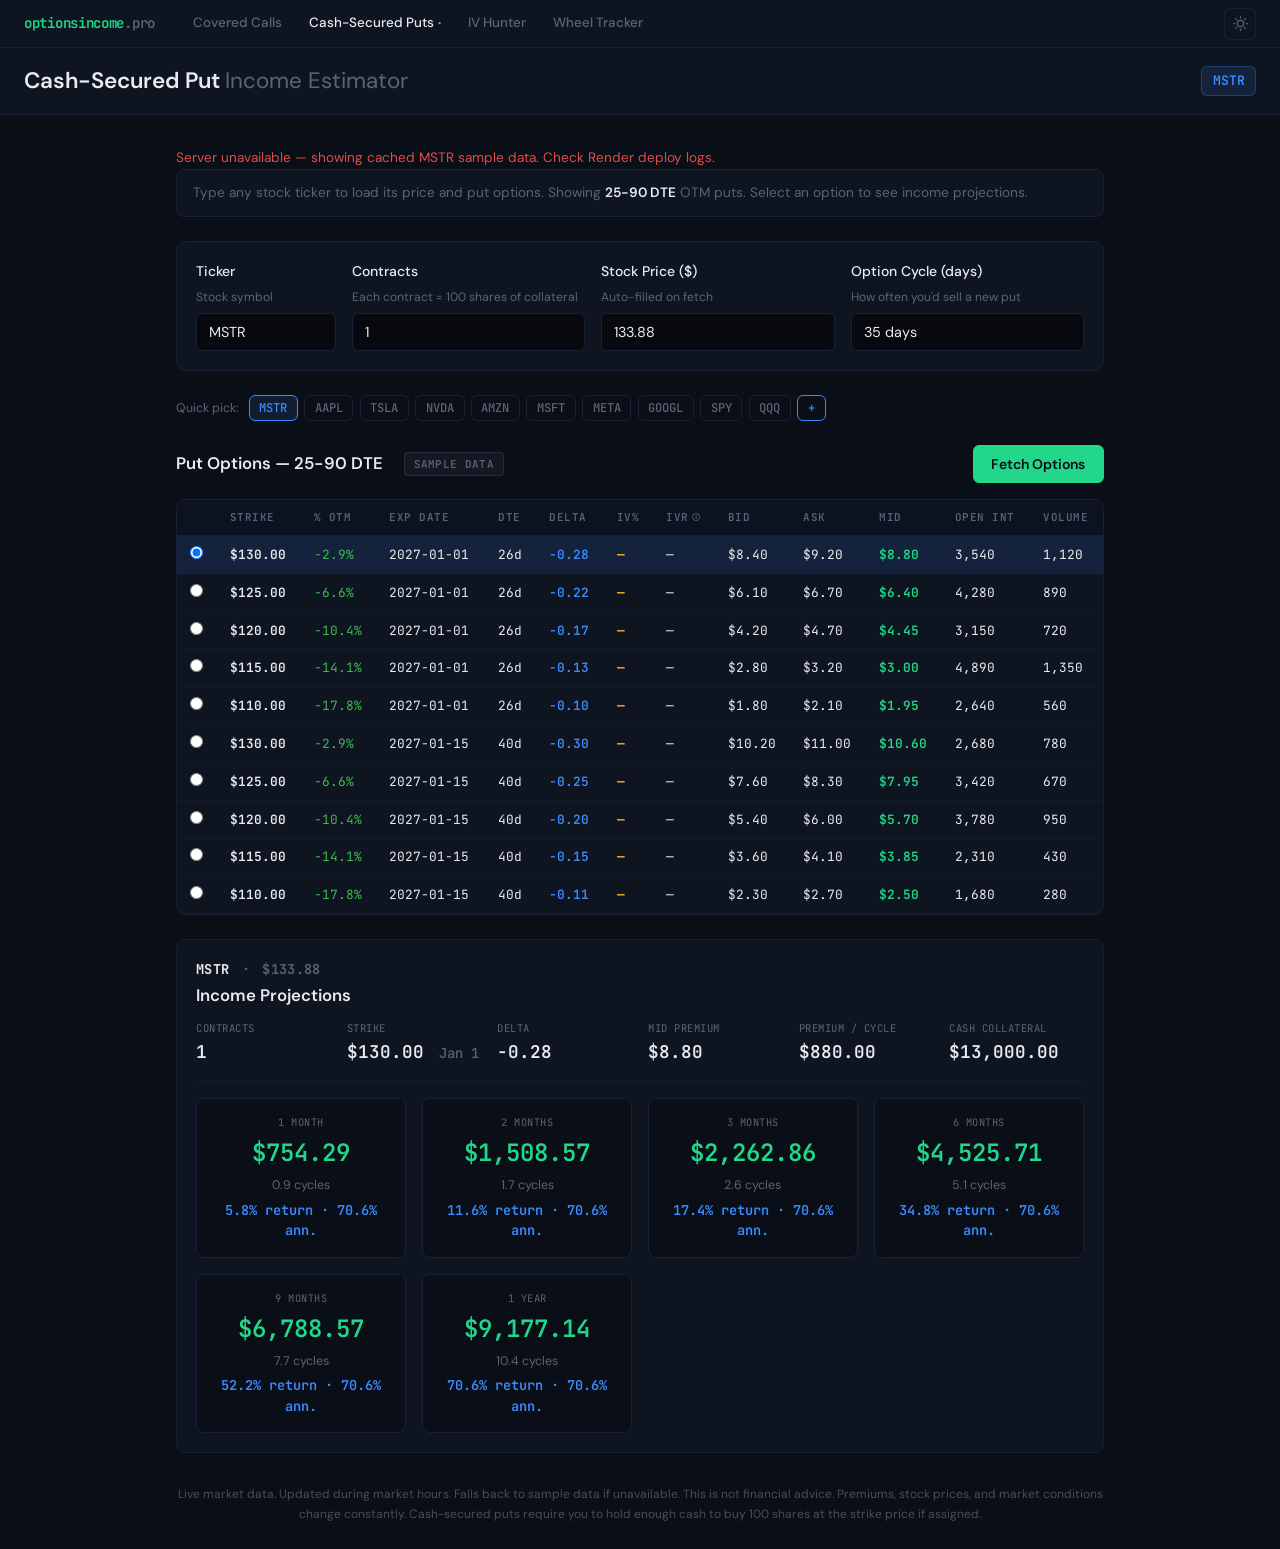
==== commit 04122324: "feat: add expiration date and ticker to income projections" ====
--- a/cash-secured-puts.html
+++ b/cash-secured-puts.html
@@ -3,7 +3,18 @@
 <head>
     <meta charset="UTF-8">
     <meta name="viewport" content="width=device-width, initial-scale=1.0">
-    <title>Cash-Secured Puts — Options Income Tools</title>
+    <title>Cash-Secured Puts — Options Income Pro</title>
+    <link rel="icon" type="image/svg+xml" href="/static/favicon.svg">
+    <link rel="apple-touch-icon" href="/static/favicon.svg">
+    <meta property="og:type" content="website">
+    <meta property="og:site_name" content="Options Income Pro">
+    <meta property="og:title" content="Cash-Secured Puts — Options Income Pro">
+    <meta property="og:description" content="Sell puts backed by cash collateral. Estimate income from collecting put premiums with real-time pricing.">
+    <meta property="og:image" content="https://optionsincome.pro/static/og-image.png">
+    <meta property="og:image:width" content="1200">
+    <meta property="og:image:height" content="630">
+    <meta name="twitter:card" content="summary_large_image">
+    <meta name="twitter:image" content="https://optionsincome.pro/static/og-image.png">
     <script>(function(){ document.documentElement.setAttribute('data-theme', localStorage.getItem('theme') || 'dark'); })();
     function toggleTheme() { var t = document.documentElement.getAttribute('data-theme') === 'light' ? 'dark' : 'light'; document.documentElement.setAttribute('data-theme', t); localStorage.setItem('theme', t); }</script>
     <link rel="preconnect" href="https://fonts.googleapis.com">
@@ -117,6 +128,7 @@
         </div>
 
         <div class="projections hidden" id="projections">
+            <div class="proj-ticker-header" id="projTickerHeader"></div>
             <h2>Income Projections</h2>
             <div class="summary-row" id="summaryRow"></div>
             <div class="proj-grid" id="projGrid"></div>
@@ -272,6 +284,12 @@
             return "$" + n.toLocaleString("en-US", { minimumFractionDigits: 2, maximumFractionDigits: 2 });
         }
 
+        function formatExpDate(expStr) {
+            const [y, m, d] = expStr.split("-").map(Number);
+            const months = ["Jan","Feb","Mar","Apr","May","Jun","Jul","Aug","Sep","Oct","Nov","Dec"];
+            return months[m - 1] + " " + d;
+        }
+
         function setStatus(msg, type) {
             loginStatus.textContent = msg;
             loginStatus.className = "status-msg " + type;
@@ -279,7 +297,7 @@
 
         function updateBadge() {
             if (isLiveData) {
-                const label = dataSource === "alpaca" ? "LIVE — ALPACA" : "LIVE — YAHOO FINANCE";
+                const label = dataSource === "alpaca" ? "LIVE" : "LIVE — YAHOO FINANCE";
                 dataBadge.textContent = label;
                 dataBadge.className = "data-source-badge badge-live";
             } else {
@@ -392,7 +410,7 @@
                     updateBadge();
                     renderTable();
                     updateProjections();
-                    const srcLabel = dataSource === "alpaca" ? "Alpaca" : "Yahoo Finance";
+                    const srcLabel = dataSource === "alpaca" ? "live data" : "Yahoo Finance";
                     if (chainWarning) {
                         setStatus("Loaded " + allOptions.length + " " + symbol + " put options from " + srcLabel + ". ⚠ " + chainWarning, "error");
                     } else {
@@ -564,6 +582,9 @@
                 { label: "1 Year", days: 365 },
             ];
 
+            document.getElementById("projTickerHeader").innerHTML =
+                `<span class="proj-ticker-symbol">${currentTicker}</span> <span class="proj-ticker-sep">·</span> <span class="proj-ticker-price">${formatCurrency(stockPrice)}</span>`;
+
             summaryRow.innerHTML = `
                 <div class="summary-item">
                     <div class="label">Contracts</div>
@@ -571,7 +592,7 @@
                 </div>
                 <div class="summary-item">
                     <div class="label">Strike</div>
-                    <div class="value">${formatCurrency(opt.strike)}</div>
+                    <div class="value">${formatCurrency(opt.strike)} <span class="exp-date-badge">${formatExpDate(opt.exp)}</span></div>
                 </div>
                 <div class="summary-item">
                     <div class="label">Delta</div>
--- a/static/style.css
+++ b/static/style.css
@@ -69,7 +69,10 @@
 *, *::before, *::after { box-sizing: border-box; margin: 0; padding: 0; }
 
 /* ── Base ── */
-html { font-size: 16px; }
+html {
+  font-size: 16px;
+  overflow-x: hidden; /* prevent horizontal scroll from overflow at page level */
+}
 
 body {
   font-family: var(--font-sans);
@@ -77,6 +80,7 @@
   color: var(--text-primary);
   min-height: 100vh;
   line-height: 1.5;
+  overflow-x: hidden;
 }
 
 h1, h2, h3 {
@@ -409,10 +413,12 @@
 /* ── Tables ── */
 .table-wrap {
   overflow-x: auto;
+  -webkit-overflow-scrolling: touch;
   background: var(--bg-card);
   border: 1px solid var(--border);
   border-radius: var(--radius-lg);
   margin-bottom: 1.5rem;
+  position: relative;
 }
 table {
   width: 100%;
@@ -573,6 +579,33 @@
 .summary-bar .summary-item .value.green { color: var(--accent-green); }
 .summary-bar .summary-item .value.blue  { color: var(--accent-blue); }
 
+/* ── Projection ticker header ── */
+.proj-ticker-header {
+  font-family: var(--font-mono);
+  font-size: 0.85rem;
+  font-weight: 600;
+  color: var(--text-secondary);
+  margin-bottom: 0.2rem;
+  letter-spacing: 0.3px;
+}
+.proj-ticker-symbol {
+  color: var(--text-primary);
+  font-weight: 700;
+}
+.proj-ticker-sep {
+  color: var(--text-secondary);
+  margin: 0 0.3em;
+}
+.proj-ticker-price {
+  color: var(--text-secondary);
+}
+.exp-date-badge {
+  font-size: 0.78em;
+  font-weight: 500;
+  color: var(--text-secondary);
+  margin-left: 0.3em;
+}
+
 /* ── Projection cards ── */
 .projections {
   background: var(--bg-card);
@@ -672,6 +705,7 @@
   transform: translateY(-1px);
 }
 .tool-card .icon { font-size: 1.75rem; margin-bottom: 0.75rem; }
+.tool-icon { color: var(--accent-green); display: block; margin-bottom: 0.75rem; }
 .tool-card h2 {
   font-size: 1.08rem;
   color: var(--text-primary);
@@ -1003,17 +1037,183 @@
 .live-pl.loss   { color: var(--accent-red); }
 .live-close-cost { color: var(--text-secondary); font-size: 0.78rem; }
 
-/* ── Media queries ── */
+/* ─────────────────────────────────────────────
+   Mobile Responsive — 768px and below
+───────────────────────────────────────────── */
 @media (max-width: 768px) {
-  .nav-links a { padding: 0 0.6rem; font-size: 0.8rem; }
-}
-@media (max-width: 600px) {
-  nav.top-nav { padding: 0 1rem; }
+
+  /* ── Nav: horizontal scroll, always-visible brand ── */
+  nav.top-nav {
+    overflow-x: auto;
+    -webkit-overflow-scrolling: touch;
+    scrollbar-width: none;        /* Firefox */
+    padding: 0 12px;
+    /* allow content to be wider than viewport */
+    width: 100%;
+  }
+  nav.top-nav::-webkit-scrollbar { display: none; }
+
+  /* Brand never shrinks — always anchored at left */
+  .nav-brand {
+    flex-shrink: 0;
+    margin-right: 0.75rem;
+  }
+
+  /* Links stay in a single scrollable row */
+  .nav-links {
+    flex-shrink: 0;
+    flex-wrap: nowrap;
+  }
+  .nav-links a {
+    /* 44px tap target height */
+    min-height: 44px;
+    height: 44px;
+    padding: 0 10px;
+    font-size: 0.82rem;
+    flex-shrink: 0;
+  }
+
+  /* Theme toggle: fixed so it's always reachable even when nav scrolls */
+  .theme-toggle {
+    position: fixed;
+    top: 8px;
+    right: 12px;
+    z-index: 110;
+    background: var(--bg-card);
+    box-shadow: 0 1px 6px rgba(0,0,0,0.35);
+  }
+
+  /* ── Container spacing ── */
+  .container {
+    padding: 1rem;
+  }
+
+  /* ── Headers ── */
   header { padding: 0.9rem 1rem; }
-  header.header-home { padding: 2rem 1rem; }
-  .proj-grid { grid-template-columns: 1fr 1fr; }
-  .tools-grid { grid-template-columns: 1fr; }
-  .campaigns-grid { grid-template-columns: 1fr; }
-  .summary-bar { gap: 1rem; }
-  .input-row { flex-direction: column; gap: 0.5rem; }
-}
+  header.header-home { padding: 1.75rem 1rem; }
+  header h1 { font-size: 1.15rem; }
+  header.header-home h1 { font-size: 1.4rem; }
+  h2 { font-size: 0.95rem; }
+
+  /* ── Forms: stack vertically, full width ── */
+  .input-section, .controls {
+    padding: 1rem;
+  }
+  .input-row,
+  .controls-row {
+    flex-direction: column;
+    gap: 0.75rem;
+    align-items: stretch;
+  }
+  .input-group {
+    min-width: 100% !important; /* override inline style="flex:0.6; min-width:120px" */
+    width: 100% !important;
+    flex: 1 1 100% !important;
+  }
+  .controls-row .input-group {
+    min-width: 100% !important;
+  }
+
+  /* Labels always above, left-aligned */
+  .input-section label,
+  .controls label,
+  .field label {
+    text-align: left;
+  }
+
+  /* ── Inputs: 16px font prevents iOS zoom on focus; 44px min touch target ── */
+  input[type="text"],
+  input[type="number"],
+  input[type="date"],
+  select {
+    font-size: 16px;
+    min-height: 44px;
+    padding: 0 12px;
+  }
+
+  /* Buttons in fetch/controls rows go full-width or auto */
+  .fetch-bar {
+    flex-wrap: wrap;
+  }
+  .fetch-bar .btn { flex: 1 1 auto; justify-content: center; }
+
+  /* ── Quick-pick ticker buttons ── */
+  .quick-tickers {
+    gap: 8px;
+  }
+  .ticker-btn {
+    padding: 8px 14px;
+    font-size: 13px;
+    min-height: 36px;
+  }
+
+  /* ── Tables: fixed min-width forces horizontal scroll, shadow hints at right ── */
+  table {
+    min-width: 600px;
+  }
+  /* Right-edge shadow signals "more to scroll" */
+  .table-wrap::after {
+    content: '';
+    position: absolute;
+    top: 0;
+    right: 0;
+    bottom: 0;
+    width: 24px;
+    border-radius: 0 var(--radius-lg) var(--radius-lg) 0;
+    background: linear-gradient(to right, transparent, rgba(0, 0, 0, 0.18));
+    pointer-events: none;
+  }
+  [data-theme="light"] .table-wrap::after {
+    background: linear-gradient(to right, transparent, rgba(0, 0, 0, 0.07));
+  }
+
+  /* ── Cards: single column ── */
+  .tools-grid {
+    grid-template-columns: 1fr;
+    gap: 1rem;
+  }
+  .campaigns-grid {
+    grid-template-columns: 1fr;
+  }
+
+  /* ── Summary bar: 2-per-row on mobile ── */
+  .summary-bar {
+    gap: 0.75rem 1rem;
+    flex-wrap: wrap;
+  }
+  .summary-bar .summary-item {
+    flex: 0 1 calc(50% - 0.5rem);
+    min-width: 0;
+  }
+
+  /* ── Projection grid: 2 columns ── */
+  .proj-grid {
+    grid-template-columns: 1fr 1fr;
+    gap: 0.75rem;
+  }
+
+  /* ── Modal: full-width on mobile ── */
+  .modal {
+    padding: 1.2rem;
+    border-radius: var(--radius-lg);
+  }
+  .modal .input-row {
+    flex-direction: column;
+    gap: 0.75rem;
+  }
+  .modal .field { min-width: 100%; }
+
+  /* ── Empty state: smaller padding ── */
+  .empty-state { padding: 2.5rem 1.25rem; }
+
+  /* ── Campaign card actions: wrap tightly ── */
+  .campaign-actions { gap: 0.3rem; }
+}
+
+/* ── 480px and below (small phones) ── */
+@media (max-width: 480px) {
+  header.header-home h1 { font-size: 1.25rem; }
+  .proj-card .amount { font-size: 1.25rem; }
+  .summary-bar .summary-item .value { font-size: 0.95rem; }
+  .tool-card { padding: 1.25rem; }
+}
